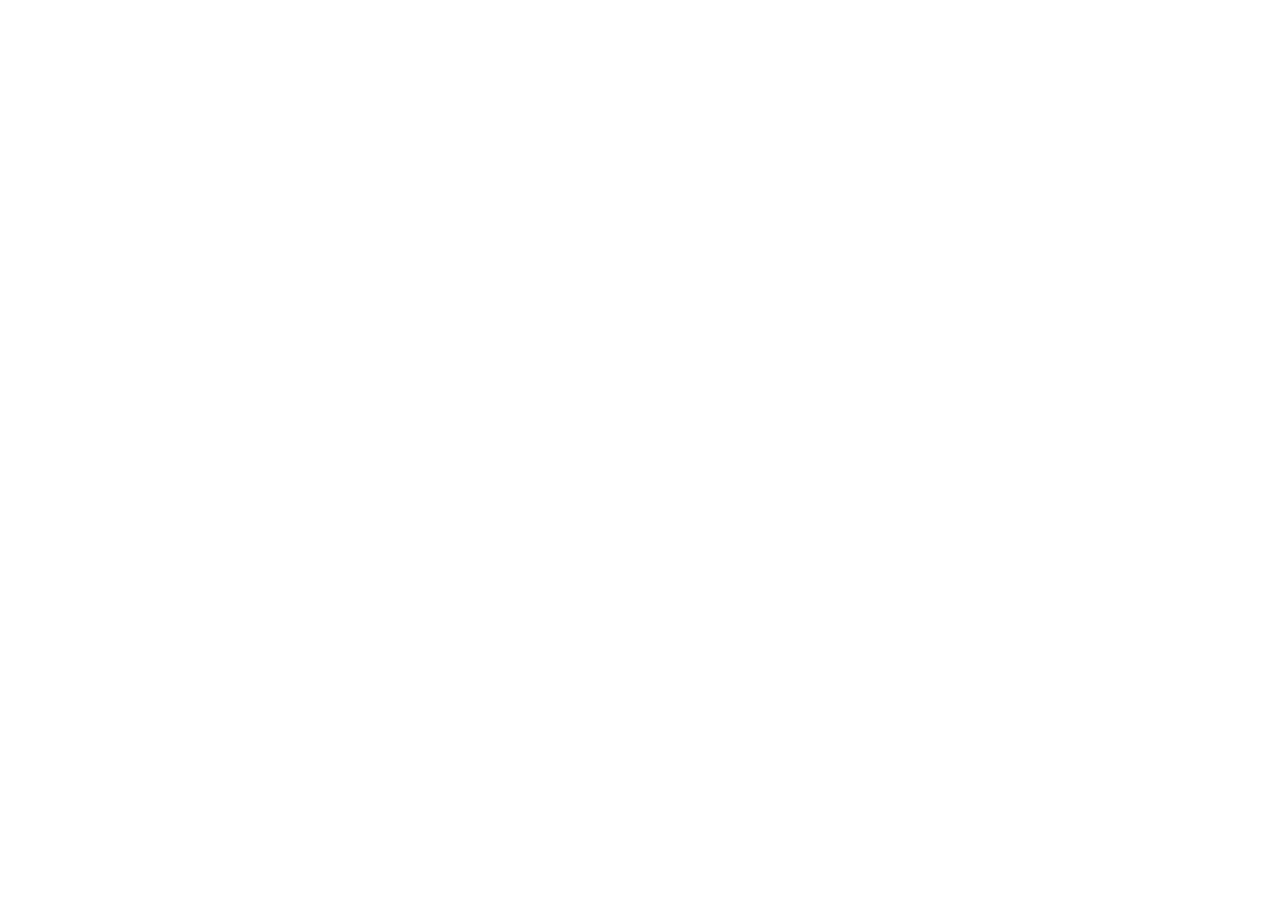
==== index.html @ 43e9c0d3 "Add index.html" ====
<!DOCTYPE html>
<html lang="en">
  <head>
    <!--
       ______                            __
      / ____/___  ____ ___  ____  __  __/ /____  _____
     / /   / __ \/ __ `__ \/ __ \/ / / / __/ _ \/ ___/
    / /___/ /_/ / / / / / / /_/ / /_/ / /_/  __/ /
    \____/\____/_/ /_/ /_/ .___/\__,_/\__/\___/_/
                        /_/
            Created with Perplexity Computer
            https://www.perplexity.ai/computer
    -->
    <meta name="generator" content="Perplexity Computer">
    <meta name="author" content="Perplexity Computer">
    <meta property="og:see_also" content="https://www.perplexity.ai/computer">
    <link rel="author" href="https://www.perplexity.ai/computer">
    <meta charset="UTF-8" />
    <meta name="viewport" content="width=device-width, initial-scale=1.0, maximum-scale=1" />
    <link rel="icon" type="image/png" href="/favicon.png" />
    <link rel="preconnect" href="https://fonts.googleapis.com">
    <link rel="preconnect" href="https://fonts.gstatic.com" crossorigin>
    <link href="https://fonts.googleapis.com/css2?family=Architects+Daughter&family=DM+Sans:ital,opsz,wght@0,9..40,100..1000;1,9..40,100..1000&family=Fira+Code:wght@300..700&family=Geist+Mono:wght@100..900&family=Geist:wght@100..900&family=IBM+Plex+Mono:ital,wght@0,100;0,200;0,300;0,400;0,500;0,600;0,700;1,100;1,200;1,300;1,400;1,500;1,600;1,700&family=IBM+Plex+Sans:ital,wght@0,100..700;1,100..700&family=Inter:ital,opsz,wght@0,14..32,100..900;1,14..32,100..900&family=JetBrains+Mono:ital,wght@0,100..800;1,100..800&family=Libre+Baskerville:ital,wght@0,400;0,700;1,400&family=Lora:ital,wght@0,400..700;1,400..700&family=Merriweather:ital,opsz,wght@0,18..144,300..900;1,18..144,300..900&family=Montserrat:ital,wght@0,100..900;1,100..900&family=Open+Sans:ital,wght@0,300..800;1,300..800&family=Outfit:wght@100..900&family=Oxanium:wght@200..800&family=Playfair+Display:ital,wght@0,400..900;1,400..900&family=Plus+Jakarta+Sans:ital,wght@0,200..800;1,200..800&family=Poppins:ital,wght@0,100;0,200;0,300;0,400;0,500;0,600;0,700;0,800;0,900;1,100;1,200;1,300;1,400;1,500;1,600;1,700;1,800;1,900&family=Roboto+Mono:ital,wght@0,100..700;1,100..700&family=Roboto:ital,wght@0,100..900;1,100..900&family=Source+Code+Pro:ital,wght@0,200..900;1,200..900&family=Source+Serif+4:ital,opsz,wght@0,8..60,200..900;1,8..60,200..900&family=Space+Grotesk:wght@300..700&family=Space+Mono:ital,wght@0,400;0,700;1,400;1,700&display=swap" rel="stylesheet">
    <script type="module" crossorigin src="./assets/index-Cbh7VTqj.js"></script>
    <link rel="stylesheet" crossorigin href="./assets/index-uKkiTy9O.css">
  </head>
  <body>
    <div id="root"></div>
  </body>
</html>
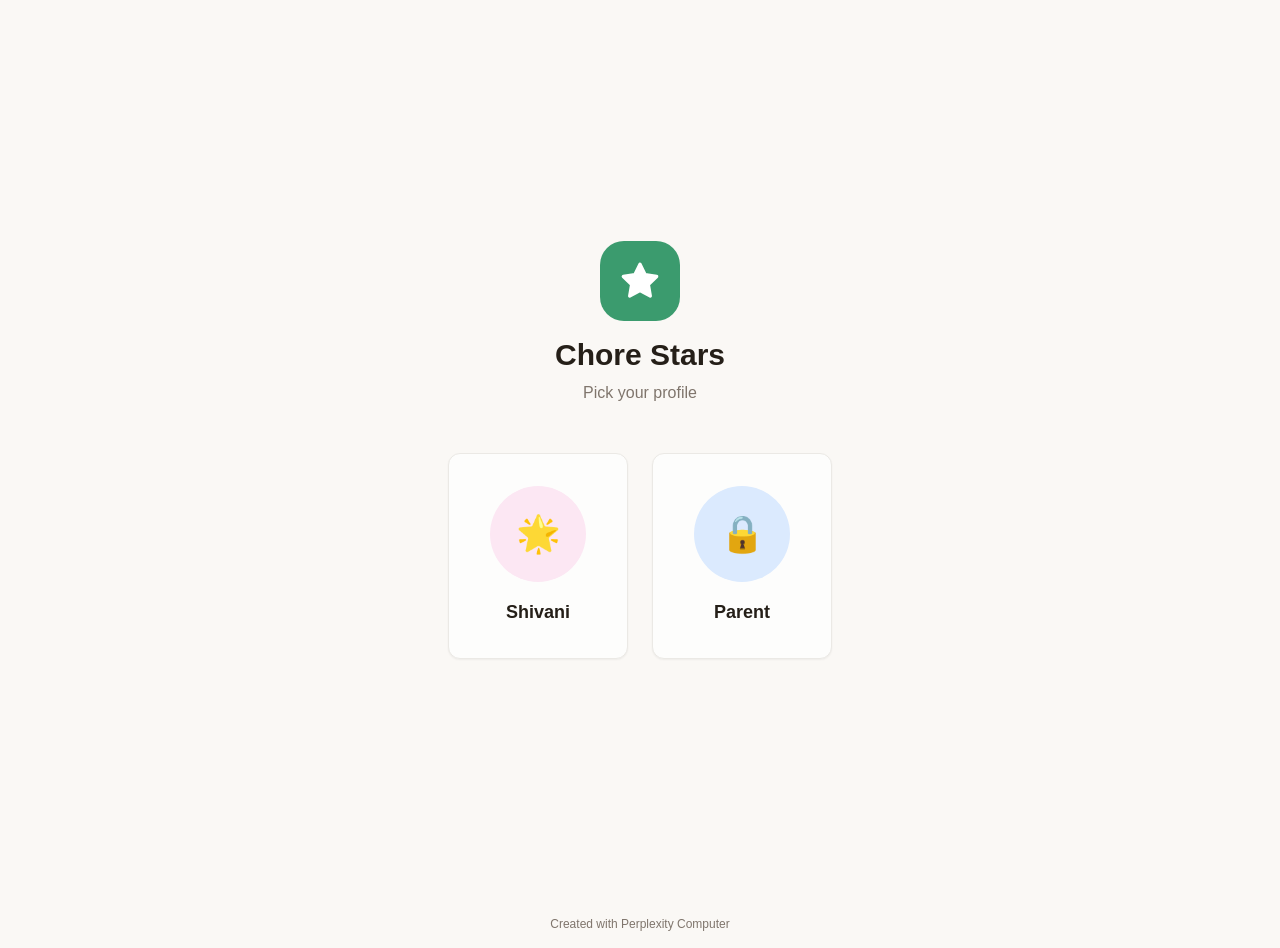
==== commit 503ff691: "Update index.html for tablet layout" ====
--- a/index.html
+++ b/index.html
@@ -21,8 +21,8 @@
     <link rel="preconnect" href="https://fonts.googleapis.com">
     <link rel="preconnect" href="https://fonts.gstatic.com" crossorigin>
     <link href="https://fonts.googleapis.com/css2?family=Architects+Daughter&family=DM+Sans:ital,opsz,wght@0,9..40,100..1000;1,9..40,100..1000&family=Fira+Code:wght@300..700&family=Geist+Mono:wght@100..900&family=Geist:wght@100..900&family=IBM+Plex+Mono:ital,wght@0,100;0,200;0,300;0,400;0,500;0,600;0,700;1,100;1,200;1,300;1,400;1,500;1,600;1,700&family=IBM+Plex+Sans:ital,wght@0,100..700;1,100..700&family=Inter:ital,opsz,wght@0,14..32,100..900;1,14..32,100..900&family=JetBrains+Mono:ital,wght@0,100..800;1,100..800&family=Libre+Baskerville:ital,wght@0,400;0,700;1,400&family=Lora:ital,wght@0,400..700;1,400..700&family=Merriweather:ital,opsz,wght@0,18..144,300..900;1,18..144,300..900&family=Montserrat:ital,wght@0,100..900;1,100..900&family=Open+Sans:ital,wght@0,300..800;1,300..800&family=Outfit:wght@100..900&family=Oxanium:wght@200..800&family=Playfair+Display:ital,wght@0,400..900;1,400..900&family=Plus+Jakarta+Sans:ital,wght@0,200..800;1,200..800&family=Poppins:ital,wght@0,100;0,200;0,300;0,400;0,500;0,600;0,700;0,800;0,900;1,100;1,200;1,300;1,400;1,500;1,600;1,700;1,800;1,900&family=Roboto+Mono:ital,wght@0,100..700;1,100..700&family=Roboto:ital,wght@0,100..900;1,100..900&family=Source+Code+Pro:ital,wght@0,200..900;1,200..900&family=Source+Serif+4:ital,opsz,wght@0,8..60,200..900;1,8..60,200..900&family=Space+Grotesk:wght@300..700&family=Space+Mono:ital,wght@0,400;0,700;1,400;1,700&display=swap" rel="stylesheet">
-    <script type="module" crossorigin src="./assets/index-Cbh7VTqj.js"></script>
-    <link rel="stylesheet" crossorigin href="./assets/index-uKkiTy9O.css">
+    <script type="module" crossorigin src="./assets/index-B6W1-1Vq.js"></script>
+    <link rel="stylesheet" crossorigin href="./assets/index-Cf6onsmt.css">
   </head>
   <body>
     <div id="root"></div>
--- a/assets/index-Cf6onsmt.css
+++ b/assets/index-Cf6onsmt.css
@@ -0,0 +1 @@
+*,:before,:after{--tw-border-spacing-x: 0;--tw-border-spacing-y: 0;--tw-translate-x: 0;--tw-translate-y: 0;--tw-rotate: 0;--tw-skew-x: 0;--tw-skew-y: 0;--tw-scale-x: 1;--tw-scale-y: 1;--tw-pan-x: ;--tw-pan-y: ;--tw-pinch-zoom: ;--tw-scroll-snap-strictness: proximity;--tw-gradient-from-position: ;--tw-gradient-via-position: ;--tw-gradient-to-position: ;--tw-ordinal: ;--tw-slashed-zero: ;--tw-numeric-figure: ;--tw-numeric-spacing: ;--tw-numeric-fraction: ;--tw-ring-inset: ;--tw-ring-offset-width: 0px;--tw-ring-offset-color: #fff;--tw-ring-color: rgb(59 130 246 / .5);--tw-ring-offset-shadow: 0 0 #0000;--tw-ring-shadow: 0 0 #0000;--tw-shadow: 0 0 #0000;--tw-shadow-colored: 0 0 #0000;--tw-blur: ;--tw-brightness: ;--tw-contrast: ;--tw-grayscale: ;--tw-hue-rotate: ;--tw-invert: ;--tw-saturate: ;--tw-sepia: ;--tw-drop-shadow: ;--tw-backdrop-blur: ;--tw-backdrop-brightness: ;--tw-backdrop-contrast: ;--tw-backdrop-grayscale: ;--tw-backdrop-hue-rotate: ;--tw-backdrop-invert: ;--tw-backdrop-opacity: ;--tw-backdrop-saturate: ;--tw-backdrop-sepia: ;--tw-contain-size: ;--tw-contain-layout: ;--tw-contain-paint: ;--tw-contain-style: }::backdrop{--tw-border-spacing-x: 0;--tw-border-spacing-y: 0;--tw-translate-x: 0;--tw-translate-y: 0;--tw-rotate: 0;--tw-skew-x: 0;--tw-skew-y: 0;--tw-scale-x: 1;--tw-scale-y: 1;--tw-pan-x: ;--tw-pan-y: ;--tw-pinch-zoom: ;--tw-scroll-snap-strictness: proximity;--tw-gradient-from-position: ;--tw-gradient-via-position: ;--tw-gradient-to-position: ;--tw-ordinal: ;--tw-slashed-zero: ;--tw-numeric-figure: ;--tw-numeric-spacing: ;--tw-numeric-fraction: ;--tw-ring-inset: ;--tw-ring-offset-width: 0px;--tw-ring-offset-color: #fff;--tw-ring-color: rgb(59 130 246 / .5);--tw-ring-offset-shadow: 0 0 #0000;--tw-ring-shadow: 0 0 #0000;--tw-shadow: 0 0 #0000;--tw-shadow-colored: 0 0 #0000;--tw-blur: ;--tw-brightness: ;--tw-contrast: ;--tw-grayscale: ;--tw-hue-rotate: ;--tw-invert: ;--tw-saturate: ;--tw-sepia: ;--tw-drop-shadow: ;--tw-backdrop-blur: ;--tw-backdrop-brightness: ;--tw-backdrop-contrast: ;--tw-backdrop-grayscale: ;--tw-backdrop-hue-rotate: ;--tw-backdrop-invert: ;--tw-backdrop-opacity: ;--tw-backdrop-saturate: ;--tw-backdrop-sepia: ;--tw-contain-size: ;--tw-contain-layout: ;--tw-contain-paint: ;--tw-contain-style: }*,:before,:after{box-sizing:border-box;border-width:0;border-style:solid;border-color:#e5e7eb}:before,:after{--tw-content: ""}html,:host{line-height:1.5;-webkit-text-size-adjust:100%;-moz-tab-size:4;-o-tab-size:4;tab-size:4;font-family:var(--font-sans);font-feature-settings:normal;font-variation-settings:normal;-webkit-tap-highlight-color:transparent}body{margin:0;line-height:inherit}hr{height:0;color:inherit;border-top-width:1px}abbr:where([title]){-webkit-text-decoration:underline dotted;text-decoration:underline dotted}h1,h2,h3,h4,h5,h6{font-size:inherit;font-weight:inherit}a{color:inherit;text-decoration:inherit}b,strong{font-weight:bolder}code,kbd,samp,pre{font-family:var(--font-mono);font-feature-settings:normal;font-variation-settings:normal;font-size:1em}small{font-size:80%}sub,sup{font-size:75%;line-height:0;position:relative;vertical-align:baseline}sub{bottom:-.25em}sup{top:-.5em}table{text-indent:0;border-color:inherit;border-collapse:collapse}button,input,optgroup,select,textarea{font-family:inherit;font-feature-settings:inherit;font-variation-settings:inherit;font-size:100%;font-weight:inherit;line-height:inherit;letter-spacing:inherit;color:inherit;margin:0;padding:0}button,select{text-transform:none}button,input:where([type=button]),input:where([type=reset]),input:where([type=submit]){-webkit-appearance:button;background-color:transparent;background-image:none}:-moz-focusring{outline:auto}:-moz-ui-invalid{box-shadow:none}progress{vertical-align:baseline}::-webkit-inner-spin-button,::-webkit-outer-spin-button{height:auto}[type=search]{-webkit-appearance:textfield;outline-offset:-2px}::-webkit-search-decoration{-webkit-appearance:none}::-webkit-file-upload-button{-webkit-appearance:button;font:inherit}summary{display:list-item}blockquote,dl,dd,h1,h2,h3,h4,h5,h6,hr,figure,p,pre{margin:0}fieldset{margin:0;padding:0}legend{padding:0}ol,ul,menu{list-style:none;margin:0;padding:0}dialog{padding:0}textarea{resize:vertical}input::-moz-placeholder,textarea::-moz-placeholder{opacity:1;color:#9ca3af}input::placeholder,textarea::placeholder{opacity:1;color:#9ca3af}button,[role=button]{cursor:pointer}:disabled{cursor:default}img,svg,video,canvas,audio,iframe,embed,object{display:block;vertical-align:middle}img,video{max-width:100%;height:auto}[hidden]:where(:not([hidden=until-found])){display:none}*{--tw-border-opacity: 1;border-color:hsl(var(--border) / var(--tw-border-opacity, 1))}body{--tw-bg-opacity: 1;background-color:hsl(var(--background) / var(--tw-bg-opacity, 1));font-family:var(--font-sans);--tw-text-opacity: 1;color:hsl(var(--foreground) / var(--tw-text-opacity, 1));-webkit-font-smoothing:antialiased;-moz-osx-font-smoothing:grayscale}.sr-only{position:absolute;width:1px;height:1px;padding:0;margin:-1px;overflow:hidden;clip:rect(0,0,0,0);white-space:nowrap;border-width:0}.pointer-events-none{pointer-events:none}.pointer-events-auto{pointer-events:auto}.visible{visibility:visible}.invisible{visibility:hidden}.fixed{position:fixed}.absolute{position:absolute}.relative{position:relative}.sticky{position:sticky}.inset-0{inset:0}.inset-x-0{left:0;right:0}.inset-y-0{top:0;bottom:0}.-bottom-12{bottom:-3rem}.-left-12{left:-3rem}.-right-12{right:-3rem}.-top-12{top:-3rem}.bottom-0{bottom:0}.left-0{left:0}.left-1{left:.25rem}.left-1\/2{left:50%}.left-2{left:.5rem}.left-\[50\%\]{left:50%}.right-0{right:0}.right-1{right:.25rem}.right-2{right:.5rem}.right-3{right:.75rem}.right-4{right:1rem}.top-0{top:0}.top-1\.5{top:.375rem}.top-1\/2{top:50%}.top-2{top:.5rem}.top-3\.5{top:.875rem}.top-4{top:1rem}.top-\[1px\]{top:1px}.top-\[50\%\]{top:50%}.top-\[57px\]{top:57px}.top-\[60\%\]{top:60%}.top-full{top:100%}.z-10{z-index:10}.z-20{z-index:20}.z-30{z-index:30}.z-40{z-index:40}.z-50{z-index:50}.z-\[100\]{z-index:100}.z-\[1\]{z-index:1}.-mx-1{margin-left:-.25rem;margin-right:-.25rem}.mx-2{margin-left:.5rem;margin-right:.5rem}.mx-3\.5{margin-left:.875rem;margin-right:.875rem}.mx-4{margin-left:1rem;margin-right:1rem}.mx-auto{margin-left:auto;margin-right:auto}.my-0\.5{margin-top:.125rem;margin-bottom:.125rem}.my-1{margin-top:.25rem;margin-bottom:.25rem}.-ml-4{margin-left:-1rem}.-mt-4{margin-top:-1rem}.mb-1{margin-bottom:.25rem}.mb-12{margin-bottom:3rem}.mb-3{margin-bottom:.75rem}.mb-4{margin-bottom:1rem}.ml-1{margin-left:.25rem}.ml-auto{margin-left:auto}.mr-1{margin-right:.25rem}.mr-1\.5{margin-right:.375rem}.mr-2{margin-right:.5rem}.mt-1{margin-top:.25rem}.mt-1\.5{margin-top:.375rem}.mt-2{margin-top:.5rem}.mt-24{margin-top:6rem}.mt-4{margin-top:1rem}.mt-auto{margin-top:auto}.block{display:block}.flex{display:flex}.inline-flex{display:inline-flex}.table{display:table}.grid{display:grid}.hidden{display:none}.aspect-square{aspect-ratio:1 / 1}.aspect-video{aspect-ratio:16 / 9}.size-4{width:1rem;height:1rem}.h-1\.5{height:.375rem}.h-10{height:2.5rem}.h-11{height:2.75rem}.h-12{height:3rem}.h-2{height:.5rem}.h-2\.5{height:.625rem}.h-20{height:5rem}.h-24{height:6rem}.h-3{height:.75rem}.h-3\.5{height:.875rem}.h-4{height:1rem}.h-5{height:1.25rem}.h-6{height:1.5rem}.h-7{height:1.75rem}.h-8{height:2rem}.h-9{height:2.25rem}.h-\[1px\]{height:1px}.h-\[var\(--radix-navigation-menu-viewport-height\)\]{height:var(--radix-navigation-menu-viewport-height)}.h-\[var\(--radix-select-trigger-height\)\]{height:var(--radix-select-trigger-height)}.h-auto{height:auto}.h-full{height:100%}.h-px{height:1px}.h-svh{height:100svh}.max-h-\[--radix-context-menu-content-available-height\]{max-height:var(--radix-context-menu-content-available-height)}.max-h-\[--radix-select-content-available-height\]{max-height:var(--radix-select-content-available-height)}.max-h-\[300px\]{max-height:300px}.max-h-\[var\(--radix-dropdown-menu-content-available-height\)\]{max-height:var(--radix-dropdown-menu-content-available-height)}.max-h-screen{max-height:100vh}.min-h-0{min-height:0px}.min-h-10{min-height:2.5rem}.min-h-8{min-height:2rem}.min-h-9{min-height:2.25rem}.min-h-\[80px\]{min-height:80px}.min-h-screen{min-height:100vh}.min-h-svh{min-height:100svh}.w-0{width:0px}.w-1{width:.25rem}.w-10{width:2.5rem}.w-11{width:2.75rem}.w-2{width:.5rem}.w-2\.5{width:.625rem}.w-20{width:5rem}.w-24{width:6rem}.w-3{width:.75rem}.w-3\.5{width:.875rem}.w-3\/4{width:75%}.w-4{width:1rem}.w-5{width:1.25rem}.w-6{width:1.5rem}.w-64{width:16rem}.w-7{width:1.75rem}.w-72{width:18rem}.w-8{width:2rem}.w-9{width:2.25rem}.w-\[100px\]{width:100px}.w-\[1px\]{width:1px}.w-\[var\(--sidebar-width\)\]{width:var(--sidebar-width)}.w-auto{width:auto}.w-full{width:100%}.w-max{width:-moz-max-content;width:max-content}.w-px{width:1px}.min-w-0{min-width:0px}.min-w-10{min-width:2.5rem}.min-w-11{min-width:2.75rem}.min-w-5{min-width:1.25rem}.min-w-9{min-width:2.25rem}.min-w-\[12rem\]{min-width:12rem}.min-w-\[8rem\]{min-width:8rem}.min-w-\[var\(--radix-select-trigger-width\)\]{min-width:var(--radix-select-trigger-width)}.max-w-2xl{max-width:42rem}.max-w-\[320px\]{max-width:320px}.max-w-\[360px\]{max-width:360px}.max-w-\[var\(--skeleton-width\)\]{max-width:var(--skeleton-width)}.max-w-lg{max-width:32rem}.max-w-max{max-width:-moz-max-content;max-width:max-content}.max-w-md{max-width:28rem}.max-w-sm{max-width:24rem}.flex-1{flex:1 1 0%}.shrink-0{flex-shrink:0}.grow{flex-grow:1}.grow-0{flex-grow:0}.basis-full{flex-basis:100%}.caption-bottom{caption-side:bottom}.border-collapse{border-collapse:collapse}.origin-\[--radix-context-menu-content-transform-origin\]{transform-origin:var(--radix-context-menu-content-transform-origin)}.origin-\[--radix-dropdown-menu-content-transform-origin\]{transform-origin:var(--radix-dropdown-menu-content-transform-origin)}.origin-\[--radix-hover-card-content-transform-origin\]{transform-origin:var(--radix-hover-card-content-transform-origin)}.origin-\[--radix-menubar-content-transform-origin\]{transform-origin:var(--radix-menubar-content-transform-origin)}.origin-\[--radix-popover-content-transform-origin\]{transform-origin:var(--radix-popover-content-transform-origin)}.origin-\[--radix-select-content-transform-origin\]{transform-origin:var(--radix-select-content-transform-origin)}.origin-\[--radix-tooltip-content-transform-origin\]{transform-origin:var(--radix-tooltip-content-transform-origin)}.-translate-x-1\/2{--tw-translate-x: -50%;transform:translate(var(--tw-translate-x),var(--tw-translate-y)) rotate(var(--tw-rotate)) skew(var(--tw-skew-x)) skewY(var(--tw-skew-y)) scaleX(var(--tw-scale-x)) scaleY(var(--tw-scale-y))}.-translate-x-px{--tw-translate-x: -1px;transform:translate(var(--tw-translate-x),var(--tw-translate-y)) rotate(var(--tw-rotate)) skew(var(--tw-skew-x)) skewY(var(--tw-skew-y)) scaleX(var(--tw-scale-x)) scaleY(var(--tw-scale-y))}.-translate-y-1\/2{--tw-translate-y: -50%;transform:translate(var(--tw-translate-x),var(--tw-translate-y)) rotate(var(--tw-rotate)) skew(var(--tw-skew-x)) skewY(var(--tw-skew-y)) scaleX(var(--tw-scale-x)) scaleY(var(--tw-scale-y))}.translate-x-\[-50\%\]{--tw-translate-x: -50%;transform:translate(var(--tw-translate-x),var(--tw-translate-y)) rotate(var(--tw-rotate)) skew(var(--tw-skew-x)) skewY(var(--tw-skew-y)) scaleX(var(--tw-scale-x)) scaleY(var(--tw-scale-y))}.translate-x-px{--tw-translate-x: 1px;transform:translate(var(--tw-translate-x),var(--tw-translate-y)) rotate(var(--tw-rotate)) skew(var(--tw-skew-x)) skewY(var(--tw-skew-y)) scaleX(var(--tw-scale-x)) scaleY(var(--tw-scale-y))}.translate-y-\[-50\%\]{--tw-translate-y: -50%;transform:translate(var(--tw-translate-x),var(--tw-translate-y)) rotate(var(--tw-rotate)) skew(var(--tw-skew-x)) skewY(var(--tw-skew-y)) scaleX(var(--tw-scale-x)) scaleY(var(--tw-scale-y))}.rotate-45{--tw-rotate: 45deg;transform:translate(var(--tw-translate-x),var(--tw-translate-y)) rotate(var(--tw-rotate)) skew(var(--tw-skew-x)) skewY(var(--tw-skew-y)) scaleX(var(--tw-scale-x)) scaleY(var(--tw-scale-y))}.rotate-90{--tw-rotate: 90deg;transform:translate(var(--tw-translate-x),var(--tw-translate-y)) rotate(var(--tw-rotate)) skew(var(--tw-skew-x)) skewY(var(--tw-skew-y)) scaleX(var(--tw-scale-x)) scaleY(var(--tw-scale-y))}.transform{transform:translate(var(--tw-translate-x),var(--tw-translate-y)) rotate(var(--tw-rotate)) skew(var(--tw-skew-x)) skewY(var(--tw-skew-y)) scaleX(var(--tw-scale-x)) scaleY(var(--tw-scale-y))}@keyframes pulse{50%{opacity:.5}}.animate-pulse{animation:pulse 2s cubic-bezier(.4,0,.6,1) infinite}.cursor-default{cursor:default}.cursor-pointer{cursor:pointer}.touch-none{touch-action:none}.select-none{-webkit-user-select:none;-moz-user-select:none;user-select:none}.list-none{list-style-type:none}.flex-row{flex-direction:row}.flex-col{flex-direction:column}.flex-col-reverse{flex-direction:column-reverse}.flex-wrap{flex-wrap:wrap}.items-start{align-items:flex-start}.items-end{align-items:flex-end}.items-center{align-items:center}.items-stretch{align-items:stretch}.justify-center{justify-content:center}.justify-between{justify-content:space-between}.gap-1{gap:.25rem}.gap-1\.5{gap:.375rem}.gap-2{gap:.5rem}.gap-4{gap:1rem}.gap-6{gap:1.5rem}.space-x-1>:not([hidden])~:not([hidden]){--tw-space-x-reverse: 0;margin-right:calc(.25rem * var(--tw-space-x-reverse));margin-left:calc(.25rem * calc(1 - var(--tw-space-x-reverse)))}.space-x-4>:not([hidden])~:not([hidden]){--tw-space-x-reverse: 0;margin-right:calc(1rem * var(--tw-space-x-reverse));margin-left:calc(1rem * calc(1 - var(--tw-space-x-reverse)))}.space-y-1>:not([hidden])~:not([hidden]){--tw-space-y-reverse: 0;margin-top:calc(.25rem * calc(1 - var(--tw-space-y-reverse)));margin-bottom:calc(.25rem * var(--tw-space-y-reverse))}.space-y-1\.5>:not([hidden])~:not([hidden]){--tw-space-y-reverse: 0;margin-top:calc(.375rem * calc(1 - var(--tw-space-y-reverse)));margin-bottom:calc(.375rem * var(--tw-space-y-reverse))}.space-y-2>:not([hidden])~:not([hidden]){--tw-space-y-reverse: 0;margin-top:calc(.5rem * calc(1 - var(--tw-space-y-reverse)));margin-bottom:calc(.5rem * var(--tw-space-y-reverse))}.space-y-3>:not([hidden])~:not([hidden]){--tw-space-y-reverse: 0;margin-top:calc(.75rem * calc(1 - var(--tw-space-y-reverse)));margin-bottom:calc(.75rem * var(--tw-space-y-reverse))}.space-y-4>:not([hidden])~:not([hidden]){--tw-space-y-reverse: 0;margin-top:calc(1rem * calc(1 - var(--tw-space-y-reverse)));margin-bottom:calc(1rem * var(--tw-space-y-reverse))}.space-y-5>:not([hidden])~:not([hidden]){--tw-space-y-reverse: 0;margin-top:calc(1.25rem * calc(1 - var(--tw-space-y-reverse)));margin-bottom:calc(1.25rem * var(--tw-space-y-reverse))}.space-y-6>:not([hidden])~:not([hidden]){--tw-space-y-reverse: 0;margin-top:calc(1.5rem * calc(1 - var(--tw-space-y-reverse)));margin-bottom:calc(1.5rem * var(--tw-space-y-reverse))}.overflow-auto{overflow:auto}.overflow-hidden{overflow:hidden}.overflow-y-auto{overflow-y:auto}.overflow-x-hidden{overflow-x:hidden}.truncate{overflow:hidden;text-overflow:ellipsis;white-space:nowrap}.whitespace-nowrap{white-space:nowrap}.break-words{overflow-wrap:break-word}.rounded-3xl{border-radius:1.5rem}.rounded-\[2px\]{border-radius:2px}.rounded-\[inherit\]{border-radius:inherit}.rounded-full{border-radius:9999px}.rounded-lg{border-radius:.5625rem}.rounded-md{border-radius:.375rem}.rounded-sm{border-radius:.1875rem}.rounded-xl{border-radius:.75rem}.rounded-t-\[10px\]{border-top-left-radius:10px;border-top-right-radius:10px}.rounded-tl-sm{border-top-left-radius:.1875rem}.border{border-width:1px}.border-2{border-width:2px}.border-\[1\.5px\]{border-width:1.5px}.border-y{border-top-width:1px;border-bottom-width:1px}.border-b{border-bottom-width:1px}.border-b-2{border-bottom-width:2px}.border-l{border-left-width:1px}.border-r{border-right-width:1px}.border-t{border-top-width:1px}.border-dashed{border-style:dashed}.border-\[--color-border\]{border-color:var(--color-border)}.border-border{--tw-border-opacity: 1;border-color:hsl(var(--border) / var(--tw-border-opacity, 1))}.border-border\/50{border-color:hsl(var(--border) / .5)}.border-card-border{--tw-border-opacity: 1;border-color:hsl(var(--card-border) / var(--tw-border-opacity, 1))}.border-destructive{--tw-border-opacity: 1;border-color:hsl(var(--destructive) / var(--tw-border-opacity, 1))}.border-destructive-border{border-color:var(--destructive-border)}.border-destructive\/50{border-color:hsl(var(--destructive) / .5)}.border-green-200{--tw-border-opacity: 1;border-color:rgb(187 247 208 / var(--tw-border-opacity, 1))}.border-input{--tw-border-opacity: 1;border-color:hsl(var(--input) / var(--tw-border-opacity, 1))}.border-primary{--tw-border-opacity: 1;border-color:hsl(var(--primary) / var(--tw-border-opacity, 1))}.border-primary-border{border-color:var(--primary-border)}.border-red-200{--tw-border-opacity: 1;border-color:rgb(254 202 202 / var(--tw-border-opacity, 1))}.border-secondary-border{border-color:var(--secondary-border)}.border-sidebar-border{--tw-border-opacity: 1;border-color:hsl(var(--sidebar-border) / var(--tw-border-opacity, 1))}.border-transparent{border-color:transparent}.border-l-transparent{border-left-color:transparent}.border-t-transparent{border-top-color:transparent}.bg-\[--color-bg\]{background-color:var(--color-bg)}.bg-accent{--tw-bg-opacity: 1;background-color:hsl(var(--accent) / var(--tw-bg-opacity, 1))}.bg-background{--tw-bg-opacity: 1;background-color:hsl(var(--background) / var(--tw-bg-opacity, 1))}.bg-background\/95{background-color:hsl(var(--background) / .95)}.bg-black\/80{background-color:#000c}.bg-blue-100{--tw-bg-opacity: 1;background-color:rgb(219 234 254 / var(--tw-bg-opacity, 1))}.bg-border{--tw-bg-opacity: 1;background-color:hsl(var(--border) / var(--tw-bg-opacity, 1))}.bg-card{--tw-bg-opacity: 1;background-color:hsl(var(--card) / var(--tw-bg-opacity, 1))}.bg-destructive{--tw-bg-opacity: 1;background-color:hsl(var(--destructive) / var(--tw-bg-opacity, 1))}.bg-foreground{--tw-bg-opacity: 1;background-color:hsl(var(--foreground) / var(--tw-bg-opacity, 1))}.bg-gray-50{--tw-bg-opacity: 1;background-color:rgb(249 250 251 / var(--tw-bg-opacity, 1))}.bg-green-50{--tw-bg-opacity: 1;background-color:rgb(240 253 244 / var(--tw-bg-opacity, 1))}.bg-muted{--tw-bg-opacity: 1;background-color:hsl(var(--muted) / var(--tw-bg-opacity, 1))}.bg-muted\/50{background-color:hsl(var(--muted) / .5)}.bg-pink-100{--tw-bg-opacity: 1;background-color:rgb(252 231 243 / var(--tw-bg-opacity, 1))}.bg-popover{--tw-bg-opacity: 1;background-color:hsl(var(--popover) / var(--tw-bg-opacity, 1))}.bg-primary{--tw-bg-opacity: 1;background-color:hsl(var(--primary) / var(--tw-bg-opacity, 1))}.bg-secondary{--tw-bg-opacity: 1;background-color:hsl(var(--secondary) / var(--tw-bg-opacity, 1))}.bg-sidebar{--tw-bg-opacity: 1;background-color:hsl(var(--sidebar) / var(--tw-bg-opacity, 1))}.bg-sidebar-border{--tw-bg-opacity: 1;background-color:hsl(var(--sidebar-border) / var(--tw-bg-opacity, 1))}.bg-transparent{background-color:transparent}.fill-amber-300{fill:#fcd34d}.fill-amber-500{fill:#f59e0b}.fill-current{fill:currentColor}.fill-primary-foreground{fill:hsl(var(--primary-foreground) / 1)}.p-0{padding:0}.p-1{padding:.25rem}.p-10{padding:2.5rem}.p-2{padding:.5rem}.p-2\.5{padding:.625rem}.p-3{padding:.75rem}.p-4{padding:1rem}.p-5{padding:1.25rem}.p-6{padding:1.5rem}.p-8{padding:2rem}.p-\[1px\]{padding:1px}.px-1{padding-left:.25rem;padding-right:.25rem}.px-2{padding-left:.5rem;padding-right:.5rem}.px-2\.5{padding-left:.625rem;padding-right:.625rem}.px-3{padding-left:.75rem;padding-right:.75rem}.px-4{padding-left:1rem;padding-right:1rem}.px-5{padding-left:1.25rem;padding-right:1.25rem}.px-6{padding-left:1.5rem;padding-right:1.5rem}.px-8{padding-left:2rem;padding-right:2rem}.py-0\.5{padding-top:.125rem;padding-bottom:.125rem}.py-1{padding-top:.25rem;padding-bottom:.25rem}.py-1\.5{padding-top:.375rem;padding-bottom:.375rem}.py-2{padding-top:.5rem;padding-bottom:.5rem}.py-3{padding-top:.75rem;padding-bottom:.75rem}.py-3\.5{padding-top:.875rem;padding-bottom:.875rem}.py-4{padding-top:1rem;padding-bottom:1rem}.py-6{padding-top:1.5rem;padding-bottom:1.5rem}.pb-3{padding-bottom:.75rem}.pb-4{padding-bottom:1rem}.pl-2\.5{padding-left:.625rem}.pl-4{padding-left:1rem}.pl-8{padding-left:2rem}.pr-2{padding-right:.5rem}.pr-2\.5{padding-right:.625rem}.pr-8{padding-right:2rem}.pt-0{padding-top:0}.pt-1{padding-top:.25rem}.pt-3{padding-top:.75rem}.pt-4{padding-top:1rem}.pt-6{padding-top:1.5rem}.text-left{text-align:left}.text-center{text-align:center}.text-right{text-align:right}.align-middle{vertical-align:middle}.font-mono{font-family:var(--font-mono)}.text-2xl{font-size:1.5rem;line-height:2rem}.text-3xl{font-size:1.875rem;line-height:2.25rem}.text-4xl{font-size:2.25rem;line-height:2.5rem}.text-\[0\.8rem\]{font-size:.8rem}.text-base{font-size:1rem;line-height:1.5rem}.text-lg{font-size:1.125rem;line-height:1.75rem}.text-sm{font-size:.875rem;line-height:1.25rem}.text-xl{font-size:1.25rem;line-height:1.75rem}.text-xs{font-size:.75rem;line-height:1rem}.font-bold{font-weight:700}.font-medium{font-weight:500}.font-normal{font-weight:400}.font-semibold{font-weight:600}.uppercase{text-transform:uppercase}.capitalize{text-transform:capitalize}.tabular-nums{--tw-numeric-spacing: tabular-nums;font-variant-numeric:var(--tw-ordinal) var(--tw-slashed-zero) var(--tw-numeric-figure) var(--tw-numeric-spacing) var(--tw-numeric-fraction)}.leading-none{line-height:1}.tracking-\[0\.5em\]{letter-spacing:.5em}.tracking-tight{letter-spacing:-.025em}.tracking-wide{letter-spacing:.025em}.tracking-widest{letter-spacing:.1em}.text-accent-foreground{--tw-text-opacity: 1;color:hsl(var(--accent-foreground) / var(--tw-text-opacity, 1))}.text-amber-300{--tw-text-opacity: 1;color:rgb(252 211 77 / var(--tw-text-opacity, 1))}.text-amber-500{--tw-text-opacity: 1;color:rgb(245 158 11 / var(--tw-text-opacity, 1))}.text-amber-600{--tw-text-opacity: 1;color:rgb(217 119 6 / var(--tw-text-opacity, 1))}.text-card-foreground{--tw-text-opacity: 1;color:hsl(var(--card-foreground) / var(--tw-text-opacity, 1))}.text-current{color:currentColor}.text-destructive{--tw-text-opacity: 1;color:hsl(var(--destructive) / var(--tw-text-opacity, 1))}.text-destructive-foreground{--tw-text-opacity: 1;color:hsl(var(--destructive-foreground) / var(--tw-text-opacity, 1))}.text-foreground{--tw-text-opacity: 1;color:hsl(var(--foreground) / var(--tw-text-opacity, 1))}.text-foreground\/50{color:hsl(var(--foreground) / .5)}.text-gray-600{--tw-text-opacity: 1;color:rgb(75 85 99 / var(--tw-text-opacity, 1))}.text-gray-900{--tw-text-opacity: 1;color:rgb(17 24 39 / var(--tw-text-opacity, 1))}.text-green-500{--tw-text-opacity: 1;color:rgb(34 197 94 / var(--tw-text-opacity, 1))}.text-green-600{--tw-text-opacity: 1;color:rgb(22 163 74 / var(--tw-text-opacity, 1))}.text-green-700{--tw-text-opacity: 1;color:rgb(21 128 61 / var(--tw-text-opacity, 1))}.text-muted-foreground{--tw-text-opacity: 1;color:hsl(var(--muted-foreground) / var(--tw-text-opacity, 1))}.text-popover-foreground{--tw-text-opacity: 1;color:hsl(var(--popover-foreground) / var(--tw-text-opacity, 1))}.text-primary{--tw-text-opacity: 1;color:hsl(var(--primary) / var(--tw-text-opacity, 1))}.text-primary-foreground{--tw-text-opacity: 1;color:hsl(var(--primary-foreground) / var(--tw-text-opacity, 1))}.text-red-500{--tw-text-opacity: 1;color:rgb(239 68 68 / var(--tw-text-opacity, 1))}.text-secondary-foreground{--tw-text-opacity: 1;color:hsl(var(--secondary-foreground) / var(--tw-text-opacity, 1))}.text-sidebar-foreground{--tw-text-opacity: 1;color:hsl(var(--sidebar-foreground) / var(--tw-text-opacity, 1))}.text-sidebar-foreground\/70{color:hsl(var(--sidebar-foreground) / .7)}.opacity-0{opacity:0}.opacity-50{opacity:.5}.opacity-60{opacity:.6}.opacity-70{opacity:.7}.opacity-80{opacity:.8}.opacity-90{opacity:.9}.shadow-\[0_0_0_1px_hsl\(var\(--sidebar-border\)\)\]{--tw-shadow: 0 0 0 1px hsl(var(--sidebar-border));--tw-shadow-colored: 0 0 0 1px var(--tw-shadow-color);box-shadow:var(--tw-ring-offset-shadow, 0 0 #0000),var(--tw-ring-shadow, 0 0 #0000),var(--tw-shadow)}.shadow-lg{--tw-shadow: 0 10px 15px -3px rgb(0 0 0 / .1), 0 4px 6px -4px rgb(0 0 0 / .1);--tw-shadow-colored: 0 10px 15px -3px var(--tw-shadow-color), 0 4px 6px -4px var(--tw-shadow-color);box-shadow:var(--tw-ring-offset-shadow, 0 0 #0000),var(--tw-ring-shadow, 0 0 #0000),var(--tw-shadow)}.shadow-md{--tw-shadow: 0 4px 6px -1px rgb(0 0 0 / .1), 0 2px 4px -2px rgb(0 0 0 / .1);--tw-shadow-colored: 0 4px 6px -1px var(--tw-shadow-color), 0 2px 4px -2px var(--tw-shadow-color);box-shadow:var(--tw-ring-offset-shadow, 0 0 #0000),var(--tw-ring-shadow, 0 0 #0000),var(--tw-shadow)}.shadow-none{--tw-shadow: 0 0 #0000;--tw-shadow-colored: 0 0 #0000;box-shadow:var(--tw-ring-offset-shadow, 0 0 #0000),var(--tw-ring-shadow, 0 0 #0000),var(--tw-shadow)}.shadow-sm{--tw-shadow: 0 1px 2px 0 rgb(0 0 0 / .05);--tw-shadow-colored: 0 1px 2px 0 var(--tw-shadow-color);box-shadow:var(--tw-ring-offset-shadow, 0 0 #0000),var(--tw-ring-shadow, 0 0 #0000),var(--tw-shadow)}.shadow-xl{--tw-shadow: 0 20px 25px -5px rgb(0 0 0 / .1), 0 8px 10px -6px rgb(0 0 0 / .1);--tw-shadow-colored: 0 20px 25px -5px var(--tw-shadow-color), 0 8px 10px -6px var(--tw-shadow-color);box-shadow:var(--tw-ring-offset-shadow, 0 0 #0000),var(--tw-ring-shadow, 0 0 #0000),var(--tw-shadow)}.outline-none{outline:2px solid transparent;outline-offset:2px}.outline{outline-style:solid}.outline-2{outline-width:2px}.outline-offset-2{outline-offset:2px}.outline-transparent{outline-color:transparent}.ring-0{--tw-ring-offset-shadow: var(--tw-ring-inset) 0 0 0 var(--tw-ring-offset-width) var(--tw-ring-offset-color);--tw-ring-shadow: var(--tw-ring-inset) 0 0 0 calc(0px + var(--tw-ring-offset-width)) var(--tw-ring-color);box-shadow:var(--tw-ring-offset-shadow),var(--tw-ring-shadow),var(--tw-shadow, 0 0 #0000)}.ring-2{--tw-ring-offset-shadow: var(--tw-ring-inset) 0 0 0 var(--tw-ring-offset-width) var(--tw-ring-offset-color);--tw-ring-shadow: var(--tw-ring-inset) 0 0 0 calc(2px + var(--tw-ring-offset-width)) var(--tw-ring-color);box-shadow:var(--tw-ring-offset-shadow),var(--tw-ring-shadow),var(--tw-shadow, 0 0 #0000)}.ring-ring{--tw-ring-opacity: 1;--tw-ring-color: hsl(var(--ring) / var(--tw-ring-opacity, 1))}.ring-sidebar-ring{--tw-ring-opacity: 1;--tw-ring-color: hsl(var(--sidebar-ring) / var(--tw-ring-opacity, 1))}.ring-offset-background{--tw-ring-offset-color: hsl(var(--background) / 1)}.filter{filter:var(--tw-blur) var(--tw-brightness) var(--tw-contrast) var(--tw-grayscale) var(--tw-hue-rotate) var(--tw-invert) var(--tw-saturate) var(--tw-sepia) var(--tw-drop-shadow)}.backdrop-blur-sm{--tw-backdrop-blur: blur(4px);-webkit-backdrop-filter:var(--tw-backdrop-blur) var(--tw-backdrop-brightness) var(--tw-backdrop-contrast) var(--tw-backdrop-grayscale) var(--tw-backdrop-hue-rotate) var(--tw-backdrop-invert) var(--tw-backdrop-opacity) var(--tw-backdrop-saturate) var(--tw-backdrop-sepia);backdrop-filter:var(--tw-backdrop-blur) var(--tw-backdrop-brightness) var(--tw-backdrop-contrast) var(--tw-backdrop-grayscale) var(--tw-backdrop-hue-rotate) var(--tw-backdrop-invert) var(--tw-backdrop-opacity) var(--tw-backdrop-saturate) var(--tw-backdrop-sepia)}.transition{transition-property:color,background-color,border-color,text-decoration-color,fill,stroke,opacity,box-shadow,transform,filter,backdrop-filter;transition-timing-function:cubic-bezier(.4,0,.2,1);transition-duration:.15s}.transition-\[left\,right\,width\]{transition-property:left,right,width;transition-timing-function:cubic-bezier(.4,0,.2,1);transition-duration:.15s}.transition-\[margin\,opacity\]{transition-property:margin,opacity;transition-timing-function:cubic-bezier(.4,0,.2,1);transition-duration:.15s}.transition-\[width\,height\,padding\]{transition-property:width,height,padding;transition-timing-function:cubic-bezier(.4,0,.2,1);transition-duration:.15s}.transition-\[width\]{transition-property:width;transition-timing-function:cubic-bezier(.4,0,.2,1);transition-duration:.15s}.transition-all{transition-property:all;transition-timing-function:cubic-bezier(.4,0,.2,1);transition-duration:.15s}.transition-colors{transition-property:color,background-color,border-color,text-decoration-color,fill,stroke;transition-timing-function:cubic-bezier(.4,0,.2,1);transition-duration:.15s}.transition-opacity{transition-property:opacity;transition-timing-function:cubic-bezier(.4,0,.2,1);transition-duration:.15s}.transition-shadow{transition-property:box-shadow;transition-timing-function:cubic-bezier(.4,0,.2,1);transition-duration:.15s}.transition-transform{transition-property:transform;transition-timing-function:cubic-bezier(.4,0,.2,1);transition-duration:.15s}.duration-1000{transition-duration:1s}.duration-200{transition-duration:.2s}.ease-in-out{transition-timing-function:cubic-bezier(.4,0,.2,1)}.ease-linear{transition-timing-function:linear}@keyframes enter{0%{opacity:var(--tw-enter-opacity, 1);transform:translate3d(var(--tw-enter-translate-x, 0),var(--tw-enter-translate-y, 0),0) scale3d(var(--tw-enter-scale, 1),var(--tw-enter-scale, 1),var(--tw-enter-scale, 1)) rotate(var(--tw-enter-rotate, 0))}}@keyframes exit{to{opacity:var(--tw-exit-opacity, 1);transform:translate3d(var(--tw-exit-translate-x, 0),var(--tw-exit-translate-y, 0),0) scale3d(var(--tw-exit-scale, 1),var(--tw-exit-scale, 1),var(--tw-exit-scale, 1)) rotate(var(--tw-exit-rotate, 0))}}.animate-in{animation-name:enter;animation-duration:.15s;--tw-enter-opacity: initial;--tw-enter-scale: initial;--tw-enter-rotate: initial;--tw-enter-translate-x: initial;--tw-enter-translate-y: initial}.fade-in-0{--tw-enter-opacity: 0}.fade-in-80{--tw-enter-opacity: .8}.zoom-in-95{--tw-enter-scale: .95}.duration-1000{animation-duration:1s}.duration-200{animation-duration:.2s}.ease-in-out{animation-timing-function:cubic-bezier(.4,0,.2,1)}.ease-linear{animation-timing-function:linear}.\[border-color\:var\(--badge-outline\)\]{border-color:var(--badge-outline)}.\[border-color\:var\(--button-outline\)\]{border-color:var(--button-outline)}:root{--button-outline: rgba(0,0,0, .1);--badge-outline: rgba(0,0,0, .05);--opaque-button-border-intensity: -8;--elevate-1: rgba(0,0,0, .03);--elevate-2: rgba(0,0,0, .08);--background: 45 30% 97%;--foreground: 30 20% 12%;--border: 40 12% 89%;--card: 40 20% 99%;--card-foreground: 30 20% 12%;--card-border: 40 12% 91%;--sidebar: 40 20% 96%;--sidebar-foreground: 30 20% 12%;--sidebar-border: 40 12% 89%;--sidebar-primary: 152 45% 42%;--sidebar-primary-foreground: 0 0% 100%;--sidebar-accent: 40 20% 91%;--sidebar-accent-foreground: 30 20% 12%;--sidebar-ring: 152 45% 42%;--popover: 40 20% 97%;--popover-foreground: 30 20% 12%;--popover-border: 40 12% 89%;--primary: 152 45% 42%;--primary-foreground: 0 0% 100%;--secondary: 40 14% 93%;--secondary-foreground: 30 20% 12%;--muted: 40 10% 93%;--muted-foreground: 30 8% 46%;--accent: 42 80% 54%;--accent-foreground: 30 20% 12%;--destructive: 0 65% 50%;--destructive-foreground: 0 0% 100%;--input: 40 10% 80%;--ring: 152 45% 42%;--chart-1: 152 45% 42%;--chart-2: 42 80% 54%;--chart-3: 200 50% 50%;--chart-4: 0 65% 50%;--chart-5: 280 40% 55%;--font-sans: "Plus Jakarta Sans", sans-serif;--font-serif: Georgia, serif;--font-mono: Menlo, monospace;--radius: .625rem;--shadow-2xs: 0 1px 2px hsl(30 15% 20% / .04);--shadow-xs: 0 1px 3px hsl(30 15% 20% / .06);--shadow-sm: 0 2px 4px hsl(30 15% 20% / .06);--shadow: 0 2px 8px hsl(30 15% 20% / .07);--shadow-md: 0 4px 12px hsl(30 15% 20% / .08);--shadow-lg: 0 8px 24px hsl(30 15% 20% / .1);--shadow-xl: 0 12px 32px hsl(30 15% 20% / .12);--shadow-2xl: 0 16px 48px hsl(30 15% 20% / .14);--tracking-normal: 0em;--spacing: .25rem;--sidebar-primary-border: hsl(var(--sidebar-primary));--sidebar-accent-border: hsl(var(--sidebar-accent));--primary-border: hsl(var(--primary));--secondary-border: hsl(var(--secondary));--muted-border: hsl(var(--muted));--accent-border: hsl(var(--accent));--destructive-border: hsl(var(--destructive))}.dark{--button-outline: rgba(255,255,255, .1);--badge-outline: rgba(255,255,255, .05);--opaque-button-border-intensity: 9;--elevate-1: rgba(255,255,255, .04);--elevate-2: rgba(255,255,255, .09);--background: 30 12% 9%;--foreground: 40 12% 92%;--border: 30 6% 19%;--card: 30 10% 12%;--card-foreground: 40 12% 92%;--card-border: 30 6% 17%;--sidebar: 30 10% 11%;--sidebar-foreground: 40 12% 92%;--sidebar-border: 30 6% 17%;--sidebar-primary: 152 40% 46%;--sidebar-primary-foreground: 0 0% 100%;--sidebar-accent: 30 8% 19%;--sidebar-accent-foreground: 40 12% 92%;--sidebar-ring: 152 40% 46%;--popover: 30 10% 14%;--popover-foreground: 40 12% 92%;--popover-border: 30 6% 19%;--primary: 152 40% 46%;--primary-foreground: 0 0% 100%;--secondary: 30 8% 19%;--secondary-foreground: 40 12% 92%;--muted: 30 6% 21%;--muted-foreground: 30 8% 56%;--accent: 42 70% 50%;--accent-foreground: 30 20% 12%;--destructive: 0 60% 48%;--destructive-foreground: 0 0% 100%;--input: 30 6% 28%;--ring: 152 40% 46%;--chart-1: 152 40% 50%;--chart-2: 42 70% 58%;--chart-3: 200 45% 55%;--chart-4: 0 60% 55%;--chart-5: 280 35% 58%;--shadow-2xs: 0 1px 2px hsl(0 0% 0% / .15);--shadow-xs: 0 1px 3px hsl(0 0% 0% / .2);--shadow-sm: 0 2px 4px hsl(0 0% 0% / .2);--shadow: 0 2px 8px hsl(0 0% 0% / .25);--shadow-md: 0 4px 12px hsl(0 0% 0% / .25);--shadow-lg: 0 8px 24px hsl(0 0% 0% / .3);--shadow-xl: 0 12px 32px hsl(0 0% 0% / .35);--shadow-2xl: 0 16px 48px hsl(0 0% 0% / .4);--sidebar-primary-border: hsl(var(--sidebar-primary));--sidebar-accent-border: hsl(var(--sidebar-accent));--primary-border: hsl(var(--primary));--secondary-border: hsl(var(--secondary));--muted-border: hsl(var(--muted));--accent-border: hsl(var(--accent));--destructive-border: hsl(var(--destructive))}@keyframes bounce-in{0%{transform:scale(.3);opacity:0}50%{transform:scale(1.05)}70%{transform:scale(.95)}to{transform:scale(1);opacity:1}}.animate-bounce-in{animation:bounce-in .4s ease-out forwards}.file\:border-0::file-selector-button{border-width:0px}.file\:bg-transparent::file-selector-button{background-color:transparent}.file\:text-sm::file-selector-button{font-size:.875rem;line-height:1.25rem}.file\:font-medium::file-selector-button{font-weight:500}.file\:text-foreground::file-selector-button{--tw-text-opacity: 1;color:hsl(var(--foreground) / var(--tw-text-opacity, 1))}.placeholder\:text-muted-foreground::-moz-placeholder{--tw-text-opacity: 1;color:hsl(var(--muted-foreground) / var(--tw-text-opacity, 1))}.placeholder\:text-muted-foreground::placeholder{--tw-text-opacity: 1;color:hsl(var(--muted-foreground) / var(--tw-text-opacity, 1))}.after\:pointer-events-none:after{content:var(--tw-content);pointer-events:none}.after\:absolute:after{content:var(--tw-content);position:absolute}.after\:-inset-2:after{content:var(--tw-content);inset:-.5rem}.after\:inset-0:after{content:var(--tw-content);inset:0}.after\:inset-y-0:after{content:var(--tw-content);top:0;bottom:0}.after\:left-1\/2:after{content:var(--tw-content);left:50%}.after\:block:after{content:var(--tw-content);display:block}.after\:w-1:after{content:var(--tw-content);width:.25rem}.after\:w-\[2px\]:after{content:var(--tw-content);width:2px}.after\:-translate-x-1\/2:after{content:var(--tw-content);--tw-translate-x: -50%;transform:translate(var(--tw-translate-x),var(--tw-translate-y)) rotate(var(--tw-rotate)) skew(var(--tw-skew-x)) skewY(var(--tw-skew-y)) scaleX(var(--tw-scale-x)) scaleY(var(--tw-scale-y))}.after\:rounded-full:after{content:var(--tw-content);border-radius:9999px}.after\:border:after{content:var(--tw-content);border-width:1px}.after\:border-black\/10:after{content:var(--tw-content);border-color:#0000001a}.after\:content-\[\'\'\]:after{--tw-content: "";content:var(--tw-content)}.first\:rounded-l-md:first-child{border-top-left-radius:.375rem;border-bottom-left-radius:.375rem}.first\:border-l:first-child{border-left-width:1px}.last\:rounded-r-md:last-child{border-top-right-radius:.375rem;border-bottom-right-radius:.375rem}.focus-within\:relative:focus-within{position:relative}.focus-within\:z-20:focus-within{z-index:20}.hover\:bg-accent:hover{--tw-bg-opacity: 1;background-color:hsl(var(--accent) / var(--tw-bg-opacity, 1))}.hover\:bg-green-50:hover{--tw-bg-opacity: 1;background-color:rgb(240 253 244 / var(--tw-bg-opacity, 1))}.hover\:bg-muted:hover{--tw-bg-opacity: 1;background-color:hsl(var(--muted) / var(--tw-bg-opacity, 1))}.hover\:bg-muted\/50:hover{background-color:hsl(var(--muted) / .5)}.hover\:bg-primary:hover{--tw-bg-opacity: 1;background-color:hsl(var(--primary) / var(--tw-bg-opacity, 1))}.hover\:bg-red-50:hover{--tw-bg-opacity: 1;background-color:rgb(254 242 242 / var(--tw-bg-opacity, 1))}.hover\:bg-secondary:hover{--tw-bg-opacity: 1;background-color:hsl(var(--secondary) / var(--tw-bg-opacity, 1))}.hover\:bg-sidebar-accent:hover{--tw-bg-opacity: 1;background-color:hsl(var(--sidebar-accent) / var(--tw-bg-opacity, 1))}.hover\:text-accent-foreground:hover{--tw-text-opacity: 1;color:hsl(var(--accent-foreground) / var(--tw-text-opacity, 1))}.hover\:text-destructive:hover{--tw-text-opacity: 1;color:hsl(var(--destructive) / var(--tw-text-opacity, 1))}.hover\:text-foreground:hover{--tw-text-opacity: 1;color:hsl(var(--foreground) / var(--tw-text-opacity, 1))}.hover\:text-muted-foreground:hover{--tw-text-opacity: 1;color:hsl(var(--muted-foreground) / var(--tw-text-opacity, 1))}.hover\:text-primary-foreground:hover{--tw-text-opacity: 1;color:hsl(var(--primary-foreground) / var(--tw-text-opacity, 1))}.hover\:text-sidebar-accent-foreground:hover{--tw-text-opacity: 1;color:hsl(var(--sidebar-accent-foreground) / var(--tw-text-opacity, 1))}.hover\:underline:hover{text-decoration-line:underline}.hover\:opacity-100:hover{opacity:1}.hover\:shadow-\[0_0_0_1px_hsl\(var\(--sidebar-accent\)\)\]:hover{--tw-shadow: 0 0 0 1px hsl(var(--sidebar-accent));--tw-shadow-colored: 0 0 0 1px var(--tw-shadow-color);box-shadow:var(--tw-ring-offset-shadow, 0 0 #0000),var(--tw-ring-shadow, 0 0 #0000),var(--tw-shadow)}.hover\:shadow-md:hover{--tw-shadow: 0 4px 6px -1px rgb(0 0 0 / .1), 0 2px 4px -2px rgb(0 0 0 / .1);--tw-shadow-colored: 0 4px 6px -1px var(--tw-shadow-color), 0 2px 4px -2px var(--tw-shadow-color);box-shadow:var(--tw-ring-offset-shadow, 0 0 #0000),var(--tw-ring-shadow, 0 0 #0000),var(--tw-shadow)}.hover\:after\:bg-sidebar-border:hover:after{content:var(--tw-content);--tw-bg-opacity: 1;background-color:hsl(var(--sidebar-border) / var(--tw-bg-opacity, 1))}.focus\:bg-accent:focus{--tw-bg-opacity: 1;background-color:hsl(var(--accent) / var(--tw-bg-opacity, 1))}.focus\:bg-primary:focus{--tw-bg-opacity: 1;background-color:hsl(var(--primary) / var(--tw-bg-opacity, 1))}.focus\:text-accent-foreground:focus{--tw-text-opacity: 1;color:hsl(var(--accent-foreground) / var(--tw-text-opacity, 1))}.focus\:text-primary-foreground:focus{--tw-text-opacity: 1;color:hsl(var(--primary-foreground) / var(--tw-text-opacity, 1))}.focus\:opacity-100:focus{opacity:1}.focus\:outline-none:focus{outline:2px solid transparent;outline-offset:2px}.focus\:ring-2:focus{--tw-ring-offset-shadow: var(--tw-ring-inset) 0 0 0 var(--tw-ring-offset-width) var(--tw-ring-offset-color);--tw-ring-shadow: var(--tw-ring-inset) 0 0 0 calc(2px + var(--tw-ring-offset-width)) var(--tw-ring-color);box-shadow:var(--tw-ring-offset-shadow),var(--tw-ring-shadow),var(--tw-shadow, 0 0 #0000)}.focus\:ring-ring:focus{--tw-ring-opacity: 1;--tw-ring-color: hsl(var(--ring) / var(--tw-ring-opacity, 1))}.focus\:ring-offset-2:focus{--tw-ring-offset-width: 2px}.focus-visible\:outline-none:focus-visible{outline:2px solid transparent;outline-offset:2px}.focus-visible\:ring-1:focus-visible{--tw-ring-offset-shadow: var(--tw-ring-inset) 0 0 0 var(--tw-ring-offset-width) var(--tw-ring-offset-color);--tw-ring-shadow: var(--tw-ring-inset) 0 0 0 calc(1px + var(--tw-ring-offset-width)) var(--tw-ring-color);box-shadow:var(--tw-ring-offset-shadow),var(--tw-ring-shadow),var(--tw-shadow, 0 0 #0000)}.focus-visible\:ring-2:focus-visible{--tw-ring-offset-shadow: var(--tw-ring-inset) 0 0 0 var(--tw-ring-offset-width) var(--tw-ring-offset-color);--tw-ring-shadow: var(--tw-ring-inset) 0 0 0 calc(2px + var(--tw-ring-offset-width)) var(--tw-ring-color);box-shadow:var(--tw-ring-offset-shadow),var(--tw-ring-shadow),var(--tw-shadow, 0 0 #0000)}.focus-visible\:ring-ring:focus-visible{--tw-ring-opacity: 1;--tw-ring-color: hsl(var(--ring) / var(--tw-ring-opacity, 1))}.focus-visible\:ring-offset-1:focus-visible{--tw-ring-offset-width: 1px}.focus-visible\:ring-offset-2:focus-visible{--tw-ring-offset-width: 2px}.focus-visible\:ring-offset-background:focus-visible{--tw-ring-offset-color: hsl(var(--background) / 1)}.active\:bg-sidebar-accent:active{--tw-bg-opacity: 1;background-color:hsl(var(--sidebar-accent) / var(--tw-bg-opacity, 1))}.active\:text-sidebar-accent-foreground:active{--tw-text-opacity: 1;color:hsl(var(--sidebar-accent-foreground) / var(--tw-text-opacity, 1))}.active\:shadow-none:active{--tw-shadow: 0 0 #0000;--tw-shadow-colored: 0 0 #0000;box-shadow:var(--tw-ring-offset-shadow, 0 0 #0000),var(--tw-ring-shadow, 0 0 #0000),var(--tw-shadow)}.disabled\:pointer-events-none:disabled{pointer-events:none}.disabled\:cursor-not-allowed:disabled{cursor:not-allowed}.disabled\:opacity-50:disabled{opacity:.5}.group\/menu-item:focus-within .group-focus-within\/menu-item\:opacity-100{opacity:1}.group\/menu-item:hover .group-hover\/menu-item\:opacity-100,.group:hover .group-hover\:opacity-100{opacity:1}.group.destructive .group-\[\.destructive\]\:border-muted\/40{border-color:hsl(var(--muted) / .4)}.group.destructive .group-\[\.destructive\]\:text-red-300{--tw-text-opacity: 1;color:rgb(252 165 165 / var(--tw-text-opacity, 1))}.group.destructive .group-\[\.destructive\]\:hover\:border-destructive\/30:hover{border-color:hsl(var(--destructive) / .3)}.group.destructive .group-\[\.destructive\]\:hover\:bg-destructive:hover{--tw-bg-opacity: 1;background-color:hsl(var(--destructive) / var(--tw-bg-opacity, 1))}.group.destructive .group-\[\.destructive\]\:hover\:text-destructive-foreground:hover{--tw-text-opacity: 1;color:hsl(var(--destructive-foreground) / var(--tw-text-opacity, 1))}.group.destructive .group-\[\.destructive\]\:hover\:text-red-50:hover{--tw-text-opacity: 1;color:rgb(254 242 242 / var(--tw-text-opacity, 1))}.group.destructive .group-\[\.destructive\]\:focus\:ring-destructive:focus{--tw-ring-opacity: 1;--tw-ring-color: hsl(var(--destructive) / var(--tw-ring-opacity, 1))}.group.destructive .group-\[\.destructive\]\:focus\:ring-red-400:focus{--tw-ring-opacity: 1;--tw-ring-color: rgb(248 113 113 / var(--tw-ring-opacity, 1))}.group.destructive .group-\[\.destructive\]\:focus\:ring-offset-red-600:focus{--tw-ring-offset-color: #dc2626}.peer\/menu-button:hover~.peer-hover\/menu-button\:text-sidebar-accent-foreground{--tw-text-opacity: 1;color:hsl(var(--sidebar-accent-foreground) / var(--tw-text-opacity, 1))}.peer:disabled~.peer-disabled\:cursor-not-allowed{cursor:not-allowed}.peer:disabled~.peer-disabled\:opacity-70{opacity:.7}.has-\[\:disabled\]\:opacity-50:has(:disabled){opacity:.5}.aria-disabled\:pointer-events-none[aria-disabled=true]{pointer-events:none}.aria-disabled\:opacity-50[aria-disabled=true]{opacity:.5}.aria-selected\:bg-accent[aria-selected=true]{--tw-bg-opacity: 1;background-color:hsl(var(--accent) / var(--tw-bg-opacity, 1))}.aria-selected\:bg-accent\/50[aria-selected=true]{background-color:hsl(var(--accent) / .5)}.aria-selected\:text-accent-foreground[aria-selected=true]{--tw-text-opacity: 1;color:hsl(var(--accent-foreground) / var(--tw-text-opacity, 1))}.aria-selected\:text-muted-foreground[aria-selected=true]{--tw-text-opacity: 1;color:hsl(var(--muted-foreground) / var(--tw-text-opacity, 1))}.aria-selected\:opacity-100[aria-selected=true]{opacity:1}.data-\[disabled\=true\]\:pointer-events-none[data-disabled=true],.data-\[disabled\]\:pointer-events-none[data-disabled]{pointer-events:none}.data-\[panel-group-direction\=vertical\]\:h-px[data-panel-group-direction=vertical]{height:1px}.data-\[panel-group-direction\=vertical\]\:w-full[data-panel-group-direction=vertical]{width:100%}.data-\[side\=bottom\]\:translate-y-1[data-side=bottom]{--tw-translate-y: .25rem;transform:translate(var(--tw-translate-x),var(--tw-translate-y)) rotate(var(--tw-rotate)) skew(var(--tw-skew-x)) skewY(var(--tw-skew-y)) scaleX(var(--tw-scale-x)) scaleY(var(--tw-scale-y))}.data-\[side\=left\]\:-translate-x-1[data-side=left]{--tw-translate-x: -.25rem;transform:translate(var(--tw-translate-x),var(--tw-translate-y)) rotate(var(--tw-rotate)) skew(var(--tw-skew-x)) skewY(var(--tw-skew-y)) scaleX(var(--tw-scale-x)) scaleY(var(--tw-scale-y))}.data-\[side\=right\]\:translate-x-1[data-side=right]{--tw-translate-x: .25rem;transform:translate(var(--tw-translate-x),var(--tw-translate-y)) rotate(var(--tw-rotate)) skew(var(--tw-skew-x)) skewY(var(--tw-skew-y)) scaleX(var(--tw-scale-x)) scaleY(var(--tw-scale-y))}.data-\[side\=top\]\:-translate-y-1[data-side=top]{--tw-translate-y: -.25rem;transform:translate(var(--tw-translate-x),var(--tw-translate-y)) rotate(var(--tw-rotate)) skew(var(--tw-skew-x)) skewY(var(--tw-skew-y)) scaleX(var(--tw-scale-x)) scaleY(var(--tw-scale-y))}.data-\[state\=checked\]\:translate-x-5[data-state=checked]{--tw-translate-x: 1.25rem;transform:translate(var(--tw-translate-x),var(--tw-translate-y)) rotate(var(--tw-rotate)) skew(var(--tw-skew-x)) skewY(var(--tw-skew-y)) scaleX(var(--tw-scale-x)) scaleY(var(--tw-scale-y))}.data-\[state\=unchecked\]\:translate-x-0[data-state=unchecked],.data-\[swipe\=cancel\]\:translate-x-0[data-swipe=cancel]{--tw-translate-x: 0px;transform:translate(var(--tw-translate-x),var(--tw-translate-y)) rotate(var(--tw-rotate)) skew(var(--tw-skew-x)) skewY(var(--tw-skew-y)) scaleX(var(--tw-scale-x)) scaleY(var(--tw-scale-y))}.data-\[swipe\=end\]\:translate-x-\[var\(--radix-toast-swipe-end-x\)\][data-swipe=end]{--tw-translate-x: var(--radix-toast-swipe-end-x);transform:translate(var(--tw-translate-x),var(--tw-translate-y)) rotate(var(--tw-rotate)) skew(var(--tw-skew-x)) skewY(var(--tw-skew-y)) scaleX(var(--tw-scale-x)) scaleY(var(--tw-scale-y))}.data-\[swipe\=move\]\:translate-x-\[var\(--radix-toast-swipe-move-x\)\][data-swipe=move]{--tw-translate-x: var(--radix-toast-swipe-move-x);transform:translate(var(--tw-translate-x),var(--tw-translate-y)) rotate(var(--tw-rotate)) skew(var(--tw-skew-x)) skewY(var(--tw-skew-y)) scaleX(var(--tw-scale-x)) scaleY(var(--tw-scale-y))}@keyframes accordion-up{0%{height:var(--radix-accordion-content-height)}to{height:0}}.data-\[state\=closed\]\:animate-accordion-up[data-state=closed]{animation:accordion-up .2s ease-out}@keyframes accordion-down{0%{height:0}to{height:var(--radix-accordion-content-height)}}.data-\[state\=open\]\:animate-accordion-down[data-state=open]{animation:accordion-down .2s ease-out}.data-\[panel-group-direction\=vertical\]\:flex-col[data-panel-group-direction=vertical]{flex-direction:column}.data-\[active\=true\]\:bg-sidebar-accent[data-active=true]{--tw-bg-opacity: 1;background-color:hsl(var(--sidebar-accent) / var(--tw-bg-opacity, 1))}.data-\[selected\=\'true\'\]\:bg-accent[data-selected=true]{--tw-bg-opacity: 1;background-color:hsl(var(--accent) / var(--tw-bg-opacity, 1))}.data-\[state\=active\]\:bg-background[data-state=active]{--tw-bg-opacity: 1;background-color:hsl(var(--background) / var(--tw-bg-opacity, 1))}.data-\[state\=checked\]\:bg-primary[data-state=checked]{--tw-bg-opacity: 1;background-color:hsl(var(--primary) / var(--tw-bg-opacity, 1))}.data-\[state\=on\]\:bg-accent[data-state=on],.data-\[state\=open\]\:bg-accent[data-state=open]{--tw-bg-opacity: 1;background-color:hsl(var(--accent) / var(--tw-bg-opacity, 1))}.data-\[state\=open\]\:bg-accent\/50[data-state=open]{background-color:hsl(var(--accent) / .5)}.data-\[state\=open\]\:bg-secondary[data-state=open]{--tw-bg-opacity: 1;background-color:hsl(var(--secondary) / var(--tw-bg-opacity, 1))}.data-\[state\=selected\]\:bg-muted[data-state=selected]{--tw-bg-opacity: 1;background-color:hsl(var(--muted) / var(--tw-bg-opacity, 1))}.data-\[state\=unchecked\]\:bg-input[data-state=unchecked]{--tw-bg-opacity: 1;background-color:hsl(var(--input) / var(--tw-bg-opacity, 1))}.data-\[active\=true\]\:font-medium[data-active=true]{font-weight:500}.data-\[active\=true\]\:text-sidebar-accent-foreground[data-active=true]{--tw-text-opacity: 1;color:hsl(var(--sidebar-accent-foreground) / var(--tw-text-opacity, 1))}.data-\[placeholder\]\:text-muted-foreground[data-placeholder]{--tw-text-opacity: 1;color:hsl(var(--muted-foreground) / var(--tw-text-opacity, 1))}.data-\[selected\=true\]\:text-accent-foreground[data-selected=true]{--tw-text-opacity: 1;color:hsl(var(--accent-foreground) / var(--tw-text-opacity, 1))}.data-\[state\=active\]\:text-foreground[data-state=active]{--tw-text-opacity: 1;color:hsl(var(--foreground) / var(--tw-text-opacity, 1))}.data-\[state\=checked\]\:text-primary-foreground[data-state=checked]{--tw-text-opacity: 1;color:hsl(var(--primary-foreground) / var(--tw-text-opacity, 1))}.data-\[state\=on\]\:text-accent-foreground[data-state=on],.data-\[state\=open\]\:text-accent-foreground[data-state=open]{--tw-text-opacity: 1;color:hsl(var(--accent-foreground) / var(--tw-text-opacity, 1))}.data-\[state\=open\]\:text-muted-foreground[data-state=open]{--tw-text-opacity: 1;color:hsl(var(--muted-foreground) / var(--tw-text-opacity, 1))}.data-\[disabled\=true\]\:opacity-50[data-disabled=true],.data-\[disabled\]\:opacity-50[data-disabled]{opacity:.5}.data-\[state\=open\]\:opacity-100[data-state=open]{opacity:1}.data-\[state\=active\]\:shadow-sm[data-state=active]{--tw-shadow: 0 1px 2px 0 rgb(0 0 0 / .05);--tw-shadow-colored: 0 1px 2px 0 var(--tw-shadow-color);box-shadow:var(--tw-ring-offset-shadow, 0 0 #0000),var(--tw-ring-shadow, 0 0 #0000),var(--tw-shadow)}.data-\[swipe\=move\]\:transition-none[data-swipe=move]{transition-property:none}.data-\[state\=closed\]\:duration-300[data-state=closed]{transition-duration:.3s}.data-\[state\=open\]\:duration-500[data-state=open]{transition-duration:.5s}.data-\[motion\^\=from-\]\:animate-in[data-motion^=from-],.data-\[state\=open\]\:animate-in[data-state=open],.data-\[state\=visible\]\:animate-in[data-state=visible]{animation-name:enter;animation-duration:.15s;--tw-enter-opacity: initial;--tw-enter-scale: initial;--tw-enter-rotate: initial;--tw-enter-translate-x: initial;--tw-enter-translate-y: initial}.data-\[motion\^\=to-\]\:animate-out[data-motion^=to-],.data-\[state\=closed\]\:animate-out[data-state=closed],.data-\[state\=hidden\]\:animate-out[data-state=hidden],.data-\[swipe\=end\]\:animate-out[data-swipe=end]{animation-name:exit;animation-duration:.15s;--tw-exit-opacity: initial;--tw-exit-scale: initial;--tw-exit-rotate: initial;--tw-exit-translate-x: initial;--tw-exit-translate-y: initial}.data-\[motion\^\=from-\]\:fade-in[data-motion^=from-]{--tw-enter-opacity: 0}.data-\[motion\^\=to-\]\:fade-out[data-motion^=to-],.data-\[state\=closed\]\:fade-out-0[data-state=closed]{--tw-exit-opacity: 0}.data-\[state\=closed\]\:fade-out-80[data-state=closed]{--tw-exit-opacity: .8}.data-\[state\=hidden\]\:fade-out[data-state=hidden]{--tw-exit-opacity: 0}.data-\[state\=open\]\:fade-in-0[data-state=open],.data-\[state\=visible\]\:fade-in[data-state=visible]{--tw-enter-opacity: 0}.data-\[state\=closed\]\:zoom-out-95[data-state=closed]{--tw-exit-scale: .95}.data-\[state\=open\]\:zoom-in-90[data-state=open]{--tw-enter-scale: .9}.data-\[state\=open\]\:zoom-in-95[data-state=open]{--tw-enter-scale: .95}.data-\[motion\=from-end\]\:slide-in-from-right-52[data-motion=from-end]{--tw-enter-translate-x: 13rem}.data-\[motion\=from-start\]\:slide-in-from-left-52[data-motion=from-start]{--tw-enter-translate-x: -13rem}.data-\[motion\=to-end\]\:slide-out-to-right-52[data-motion=to-end]{--tw-exit-translate-x: 13rem}.data-\[motion\=to-start\]\:slide-out-to-left-52[data-motion=to-start]{--tw-exit-translate-x: -13rem}.data-\[side\=bottom\]\:slide-in-from-top-2[data-side=bottom]{--tw-enter-translate-y: -.5rem}.data-\[side\=left\]\:slide-in-from-right-2[data-side=left]{--tw-enter-translate-x: .5rem}.data-\[side\=right\]\:slide-in-from-left-2[data-side=right]{--tw-enter-translate-x: -.5rem}.data-\[side\=top\]\:slide-in-from-bottom-2[data-side=top]{--tw-enter-translate-y: .5rem}.data-\[state\=closed\]\:slide-out-to-bottom[data-state=closed]{--tw-exit-translate-y: 100%}.data-\[state\=closed\]\:slide-out-to-left[data-state=closed]{--tw-exit-translate-x: -100%}.data-\[state\=closed\]\:slide-out-to-left-1\/2[data-state=closed]{--tw-exit-translate-x: -50%}.data-\[state\=closed\]\:slide-out-to-right[data-state=closed],.data-\[state\=closed\]\:slide-out-to-right-full[data-state=closed]{--tw-exit-translate-x: 100%}.data-\[state\=closed\]\:slide-out-to-top[data-state=closed]{--tw-exit-translate-y: -100%}.data-\[state\=closed\]\:slide-out-to-top-\[48\%\][data-state=closed]{--tw-exit-translate-y: -48%}.data-\[state\=open\]\:slide-in-from-bottom[data-state=open]{--tw-enter-translate-y: 100%}.data-\[state\=open\]\:slide-in-from-left[data-state=open]{--tw-enter-translate-x: -100%}.data-\[state\=open\]\:slide-in-from-left-1\/2[data-state=open]{--tw-enter-translate-x: -50%}.data-\[state\=open\]\:slide-in-from-right[data-state=open]{--tw-enter-translate-x: 100%}.data-\[state\=open\]\:slide-in-from-top[data-state=open]{--tw-enter-translate-y: -100%}.data-\[state\=open\]\:slide-in-from-top-\[48\%\][data-state=open]{--tw-enter-translate-y: -48%}.data-\[state\=open\]\:slide-in-from-top-full[data-state=open]{--tw-enter-translate-y: -100%}.data-\[state\=closed\]\:duration-300[data-state=closed]{animation-duration:.3s}.data-\[state\=open\]\:duration-500[data-state=open]{animation-duration:.5s}.data-\[panel-group-direction\=vertical\]\:after\:left-0[data-panel-group-direction=vertical]:after{content:var(--tw-content);left:0}.data-\[panel-group-direction\=vertical\]\:after\:h-1[data-panel-group-direction=vertical]:after{content:var(--tw-content);height:.25rem}.data-\[panel-group-direction\=vertical\]\:after\:w-full[data-panel-group-direction=vertical]:after{content:var(--tw-content);width:100%}.data-\[panel-group-direction\=vertical\]\:after\:-translate-y-1\/2[data-panel-group-direction=vertical]:after{content:var(--tw-content);--tw-translate-y: -50%;transform:translate(var(--tw-translate-x),var(--tw-translate-y)) rotate(var(--tw-rotate)) skew(var(--tw-skew-x)) skewY(var(--tw-skew-y)) scaleX(var(--tw-scale-x)) scaleY(var(--tw-scale-y))}.data-\[panel-group-direction\=vertical\]\:after\:translate-x-0[data-panel-group-direction=vertical]:after{content:var(--tw-content);--tw-translate-x: 0px;transform:translate(var(--tw-translate-x),var(--tw-translate-y)) rotate(var(--tw-rotate)) skew(var(--tw-skew-x)) skewY(var(--tw-skew-y)) scaleX(var(--tw-scale-x)) scaleY(var(--tw-scale-y))}.data-\[state\=open\]\:hover\:bg-accent:hover[data-state=open]{--tw-bg-opacity: 1;background-color:hsl(var(--accent) / var(--tw-bg-opacity, 1))}.data-\[state\=open\]\:hover\:bg-sidebar-accent:hover[data-state=open]{--tw-bg-opacity: 1;background-color:hsl(var(--sidebar-accent) / var(--tw-bg-opacity, 1))}.data-\[state\=open\]\:hover\:text-sidebar-accent-foreground:hover[data-state=open]{--tw-text-opacity: 1;color:hsl(var(--sidebar-accent-foreground) / var(--tw-text-opacity, 1))}.data-\[state\=open\]\:focus\:bg-accent:focus[data-state=open]{--tw-bg-opacity: 1;background-color:hsl(var(--accent) / var(--tw-bg-opacity, 1))}.group[data-collapsible=offcanvas] .group-data-\[collapsible\=offcanvas\]\:left-\[calc\(var\(--sidebar-width\)\*-1\)\]{left:calc(var(--sidebar-width) * -1)}.group[data-collapsible=offcanvas] .group-data-\[collapsible\=offcanvas\]\:right-\[calc\(var\(--sidebar-width\)\*-1\)\]{right:calc(var(--sidebar-width) * -1)}.group[data-side=left] .group-data-\[side\=left\]\:-right-4{right:-1rem}.group[data-side=right] .group-data-\[side\=right\]\:left-0{left:0}.group[data-collapsible=icon] .group-data-\[collapsible\=icon\]\:-mt-8{margin-top:-2rem}.group[data-collapsible=icon] .group-data-\[collapsible\=icon\]\:hidden{display:none}.group[data-collapsible=icon] .group-data-\[collapsible\=icon\]\:w-\[calc\(var\(--sidebar-width-icon\)\+var\(--spacing-4\)\)\]{width:calc(var(--sidebar-width-icon) + var(--spacing-4))}.group[data-collapsible=icon] .group-data-\[collapsible\=icon\]\:w-\[calc\(var\(--sidebar-width-icon\)\+var\(--spacing-4\)\+2px\)\]{width:calc(var(--sidebar-width-icon) + var(--spacing-4) + 2px)}.group[data-collapsible=icon] .group-data-\[collapsible\=icon\]\:w-\[var\(--sidebar-width-icon\)\]{width:var(--sidebar-width-icon)}.group[data-collapsible=offcanvas] .group-data-\[collapsible\=offcanvas\]\:w-0{width:0px}.group[data-collapsible=offcanvas] .group-data-\[collapsible\=offcanvas\]\:translate-x-0{--tw-translate-x: 0px;transform:translate(var(--tw-translate-x),var(--tw-translate-y)) rotate(var(--tw-rotate)) skew(var(--tw-skew-x)) skewY(var(--tw-skew-y)) scaleX(var(--tw-scale-x)) scaleY(var(--tw-scale-y))}.group[data-side=right] .group-data-\[side\=right\]\:rotate-180,.group[data-state=open] .group-data-\[state\=open\]\:rotate-180{--tw-rotate: 180deg;transform:translate(var(--tw-translate-x),var(--tw-translate-y)) rotate(var(--tw-rotate)) skew(var(--tw-skew-x)) skewY(var(--tw-skew-y)) scaleX(var(--tw-scale-x)) scaleY(var(--tw-scale-y))}.group[data-collapsible=icon] .group-data-\[collapsible\=icon\]\:overflow-hidden{overflow:hidden}.group[data-variant=floating] .group-data-\[variant\=floating\]\:rounded-lg{border-radius:.5625rem}.group[data-variant=floating] .group-data-\[variant\=floating\]\:border{border-width:1px}.group[data-side=left] .group-data-\[side\=left\]\:border-r{border-right-width:1px}.group[data-side=right] .group-data-\[side\=right\]\:border-l{border-left-width:1px}.group[data-variant=floating] .group-data-\[variant\=floating\]\:border-sidebar-border{--tw-border-opacity: 1;border-color:hsl(var(--sidebar-border) / var(--tw-border-opacity, 1))}.group[data-collapsible=icon] .group-data-\[collapsible\=icon\]\:opacity-0{opacity:0}.group[data-variant=floating] .group-data-\[variant\=floating\]\:shadow-sm{--tw-shadow: 0 1px 2px 0 rgb(0 0 0 / .05);--tw-shadow-colored: 0 1px 2px 0 var(--tw-shadow-color);box-shadow:var(--tw-ring-offset-shadow, 0 0 #0000),var(--tw-ring-shadow, 0 0 #0000),var(--tw-shadow)}.group[data-collapsible=offcanvas] .group-data-\[collapsible\=offcanvas\]\:after\:left-full:after{content:var(--tw-content);left:100%}.group[data-collapsible=offcanvas] .hover\:group-data-\[collapsible\=offcanvas\]\:bg-sidebar:hover{--tw-bg-opacity: 1;background-color:hsl(var(--sidebar) / var(--tw-bg-opacity, 1))}.peer\/menu-button[data-size=default]~.peer-data-\[size\=default\]\/menu-button\:top-1\.5{top:.375rem}.peer\/menu-button[data-size=lg]~.peer-data-\[size\=lg\]\/menu-button\:top-2\.5{top:.625rem}.peer\/menu-button[data-size=sm]~.peer-data-\[size\=sm\]\/menu-button\:top-1{top:.25rem}.peer\/menu-button[data-active=true]~.peer-data-\[active\=true\]\/menu-button\:text-sidebar-accent-foreground{--tw-text-opacity: 1;color:hsl(var(--sidebar-accent-foreground) / var(--tw-text-opacity, 1))}.dark\:border-destructive:is(.dark *){--tw-border-opacity: 1;border-color:hsl(var(--destructive) / var(--tw-border-opacity, 1))}.dark\:border-green-800:is(.dark *){--tw-border-opacity: 1;border-color:rgb(22 101 52 / var(--tw-border-opacity, 1))}.dark\:border-red-800:is(.dark *){--tw-border-opacity: 1;border-color:rgb(153 27 27 / var(--tw-border-opacity, 1))}.dark\:bg-blue-900\/30:is(.dark *){background-color:#1e3a8a4d}.dark\:bg-green-950\/30:is(.dark *){background-color:#052e164d}.dark\:bg-pink-900\/30:is(.dark *){background-color:#8318434d}.dark\:text-amber-400:is(.dark *){--tw-text-opacity: 1;color:rgb(251 191 36 / var(--tw-text-opacity, 1))}.dark\:text-green-300:is(.dark *){--tw-text-opacity: 1;color:rgb(134 239 172 / var(--tw-text-opacity, 1))}.dark\:text-green-400:is(.dark *){--tw-text-opacity: 1;color:rgb(74 222 128 / var(--tw-text-opacity, 1))}.dark\:after\:border-white\/10:is(.dark *):after{content:var(--tw-content);border-color:#ffffff1a}.dark\:hover\:bg-green-950\/40:hover:is(.dark *){background-color:#052e1666}.dark\:hover\:bg-red-950\/40:hover:is(.dark *){background-color:#450a0a66}@media(min-width:640px){.sm\:bottom-0{bottom:0}.sm\:right-0{right:0}.sm\:top-auto{top:auto}.sm\:mt-0{margin-top:0}.sm\:flex{display:flex}.sm\:max-w-sm{max-width:24rem}.sm\:flex-row{flex-direction:row}.sm\:flex-col{flex-direction:column}.sm\:justify-end{justify-content:flex-end}.sm\:gap-2\.5{gap:.625rem}.sm\:space-x-2>:not([hidden])~:not([hidden]){--tw-space-x-reverse: 0;margin-right:calc(.5rem * var(--tw-space-x-reverse));margin-left:calc(.5rem * calc(1 - var(--tw-space-x-reverse)))}.sm\:space-x-4>:not([hidden])~:not([hidden]){--tw-space-x-reverse: 0;margin-right:calc(1rem * var(--tw-space-x-reverse));margin-left:calc(1rem * calc(1 - var(--tw-space-x-reverse)))}.sm\:space-y-0>:not([hidden])~:not([hidden]){--tw-space-y-reverse: 0;margin-top:calc(0px * calc(1 - var(--tw-space-y-reverse)));margin-bottom:calc(0px * var(--tw-space-y-reverse))}.sm\:rounded-lg{border-radius:.5625rem}.sm\:text-left{text-align:left}.data-\[state\=open\]\:sm\:slide-in-from-bottom-full[data-state=open]{--tw-enter-translate-y: 100%}}@media(min-width:768px){.md\:absolute{position:absolute}.md\:block{display:block}.md\:flex{display:flex}.md\:w-\[var\(--radix-navigation-menu-viewport-width\)\]{width:var(--radix-navigation-menu-viewport-width)}.md\:w-auto{width:auto}.md\:max-w-\[420px\]{max-width:420px}.md\:text-sm{font-size:.875rem;line-height:1.25rem}.md\:opacity-0{opacity:0}.md\:after\:hidden:after{content:var(--tw-content);display:none}.peer[data-variant=inset]~.md\:peer-data-\[variant\=inset\]\:m-2{margin:.5rem}.peer[data-variant=inset]~.md\:peer-data-\[variant\=inset\]\:ml-0{margin-left:0}.peer[data-variant=inset][data-state=collapsed]~.md\:peer-data-\[variant\=inset\]\:peer-data-\[state\=collapsed\]\:ml-2{margin-left:.5rem}.peer[data-variant=inset]~.md\:peer-data-\[variant\=inset\]\:rounded-xl{border-radius:.75rem}.peer[data-variant=inset]~.md\:peer-data-\[variant\=inset\]\:shadow-sm{--tw-shadow: 0 1px 2px 0 rgb(0 0 0 / .05);--tw-shadow-colored: 0 1px 2px 0 var(--tw-shadow-color);box-shadow:var(--tw-ring-offset-shadow, 0 0 #0000),var(--tw-ring-shadow, 0 0 #0000),var(--tw-shadow)}}.\[\&\:has\(\[aria-selected\]\)\]\:bg-accent:has([aria-selected]){--tw-bg-opacity: 1;background-color:hsl(var(--accent) / var(--tw-bg-opacity, 1))}.first\:\[\&\:has\(\[aria-selected\]\)\]\:rounded-l-md:has([aria-selected]):first-child{border-top-left-radius:.375rem;border-bottom-left-radius:.375rem}.last\:\[\&\:has\(\[aria-selected\]\)\]\:rounded-r-md:has([aria-selected]):last-child{border-top-right-radius:.375rem;border-bottom-right-radius:.375rem}.\[\&\:has\(\[aria-selected\]\.day-outside\)\]\:bg-accent\/50:has([aria-selected].day-outside){background-color:hsl(var(--accent) / .5)}.\[\&\:has\(\[aria-selected\]\.day-range-end\)\]\:rounded-r-md:has([aria-selected].day-range-end){border-top-right-radius:.375rem;border-bottom-right-radius:.375rem}.\[\&\:has\(\[role\=checkbox\]\)\]\:pr-0:has([role=checkbox]){padding-right:0}.\[\&\>button\]\:hidden>button{display:none}.\[\&\>span\:last-child\]\:truncate>span:last-child{overflow:hidden;text-overflow:ellipsis;white-space:nowrap}.\[\&\>span\]\:line-clamp-1>span{overflow:hidden;display:-webkit-box;-webkit-box-orient:vertical;-webkit-line-clamp:1}.\[\&\>svg\+div\]\:translate-y-\[-3px\]>svg+div{--tw-translate-y: -3px;transform:translate(var(--tw-translate-x),var(--tw-translate-y)) rotate(var(--tw-rotate)) skew(var(--tw-skew-x)) skewY(var(--tw-skew-y)) scaleX(var(--tw-scale-x)) scaleY(var(--tw-scale-y))}.\[\&\>svg\]\:absolute>svg{position:absolute}.\[\&\>svg\]\:left-4>svg{left:1rem}.\[\&\>svg\]\:top-4>svg{top:1rem}.\[\&\>svg\]\:size-4>svg{width:1rem;height:1rem}.\[\&\>svg\]\:h-2\.5>svg{height:.625rem}.\[\&\>svg\]\:h-3>svg{height:.75rem}.\[\&\>svg\]\:h-3\.5>svg{height:.875rem}.\[\&\>svg\]\:h-4>svg{height:1rem}.\[\&\>svg\]\:w-2\.5>svg{width:.625rem}.\[\&\>svg\]\:w-3>svg{width:.75rem}.\[\&\>svg\]\:w-3\.5>svg{width:.875rem}.\[\&\>svg\]\:w-4>svg{width:1rem}.\[\&\>svg\]\:shrink-0>svg{flex-shrink:0}.\[\&\>svg\]\:text-destructive>svg{--tw-text-opacity: 1;color:hsl(var(--destructive) / var(--tw-text-opacity, 1))}.\[\&\>svg\]\:text-foreground>svg{--tw-text-opacity: 1;color:hsl(var(--foreground) / var(--tw-text-opacity, 1))}.\[\&\>svg\]\:text-muted-foreground>svg{--tw-text-opacity: 1;color:hsl(var(--muted-foreground) / var(--tw-text-opacity, 1))}.\[\&\>svg\]\:text-sidebar-accent-foreground>svg{--tw-text-opacity: 1;color:hsl(var(--sidebar-accent-foreground) / var(--tw-text-opacity, 1))}.\[\&\>svg\~\*\]\:pl-7>svg~*{padding-left:1.75rem}.\[\&\>tr\]\:last\:border-b-0:last-child>tr{border-bottom-width:0px}.\[\&\[data-panel-group-direction\=vertical\]\>div\]\:rotate-90[data-panel-group-direction=vertical]>div{--tw-rotate: 90deg;transform:translate(var(--tw-translate-x),var(--tw-translate-y)) rotate(var(--tw-rotate)) skew(var(--tw-skew-x)) skewY(var(--tw-skew-y)) scaleX(var(--tw-scale-x)) scaleY(var(--tw-scale-y))}.\[\&\[data-state\=open\]\>svg\]\:rotate-180[data-state=open]>svg{--tw-rotate: 180deg;transform:translate(var(--tw-translate-x),var(--tw-translate-y)) rotate(var(--tw-rotate)) skew(var(--tw-skew-x)) skewY(var(--tw-skew-y)) scaleX(var(--tw-scale-x)) scaleY(var(--tw-scale-y))}.\[\&_\.recharts-cartesian-axis-tick_text\]\:fill-muted-foreground .recharts-cartesian-axis-tick text{fill:hsl(var(--muted-foreground) / 1)}.\[\&_\.recharts-cartesian-grid_line\[stroke\=\'\#ccc\'\]\]\:stroke-border\/50 .recharts-cartesian-grid line[stroke="#ccc"]{stroke:hsl(var(--border) / .5)}.\[\&_\.recharts-curve\.recharts-tooltip-cursor\]\:stroke-border .recharts-curve.recharts-tooltip-cursor{stroke:hsl(var(--border) / 1)}.\[\&_\.recharts-dot\[stroke\=\'\#fff\'\]\]\:stroke-transparent .recharts-dot[stroke="#fff"]{stroke:transparent}.\[\&_\.recharts-layer\]\:outline-none .recharts-layer{outline:2px solid transparent;outline-offset:2px}.\[\&_\.recharts-polar-grid_\[stroke\=\'\#ccc\'\]\]\:stroke-border .recharts-polar-grid [stroke="#ccc"]{stroke:hsl(var(--border) / 1)}.\[\&_\.recharts-radial-bar-background-sector\]\:fill-muted .recharts-radial-bar-background-sector,.\[\&_\.recharts-rectangle\.recharts-tooltip-cursor\]\:fill-muted .recharts-rectangle.recharts-tooltip-cursor{fill:hsl(var(--muted) / 1)}.\[\&_\.recharts-reference-line_\[stroke\=\'\#ccc\'\]\]\:stroke-border .recharts-reference-line [stroke="#ccc"]{stroke:hsl(var(--border) / 1)}.\[\&_\.recharts-sector\[stroke\=\'\#fff\'\]\]\:stroke-transparent .recharts-sector[stroke="#fff"]{stroke:transparent}.\[\&_\.recharts-sector\]\:outline-none .recharts-sector,.\[\&_\.recharts-surface\]\:outline-none .recharts-surface{outline:2px solid transparent;outline-offset:2px}.\[\&_\[cmdk-group-heading\]\]\:px-2 [cmdk-group-heading]{padding-left:.5rem;padding-right:.5rem}.\[\&_\[cmdk-group-heading\]\]\:py-1\.5 [cmdk-group-heading]{padding-top:.375rem;padding-bottom:.375rem}.\[\&_\[cmdk-group-heading\]\]\:text-xs [cmdk-group-heading]{font-size:.75rem;line-height:1rem}.\[\&_\[cmdk-group-heading\]\]\:font-medium [cmdk-group-heading]{font-weight:500}.\[\&_\[cmdk-group-heading\]\]\:text-muted-foreground [cmdk-group-heading]{--tw-text-opacity: 1;color:hsl(var(--muted-foreground) / var(--tw-text-opacity, 1))}.\[\&_\[cmdk-group\]\:not\(\[hidden\]\)_\~\[cmdk-group\]\]\:pt-0 [cmdk-group]:not([hidden])~[cmdk-group]{padding-top:0}.\[\&_\[cmdk-group\]\]\:px-2 [cmdk-group]{padding-left:.5rem;padding-right:.5rem}.\[\&_\[cmdk-input-wrapper\]_svg\]\:h-5 [cmdk-input-wrapper] svg{height:1.25rem}.\[\&_\[cmdk-input-wrapper\]_svg\]\:w-5 [cmdk-input-wrapper] svg{width:1.25rem}.\[\&_\[cmdk-input\]\]\:h-12 [cmdk-input]{height:3rem}.\[\&_\[cmdk-item\]\]\:px-2 [cmdk-item]{padding-left:.5rem;padding-right:.5rem}.\[\&_\[cmdk-item\]\]\:py-3 [cmdk-item]{padding-top:.75rem;padding-bottom:.75rem}.\[\&_\[cmdk-item\]_svg\]\:h-5 [cmdk-item] svg{height:1.25rem}.\[\&_\[cmdk-item\]_svg\]\:w-5 [cmdk-item] svg{width:1.25rem}.\[\&_p\]\:leading-relaxed p{line-height:1.625}.\[\&_svg\]\:pointer-events-none svg{pointer-events:none}.\[\&_svg\]\:size-4 svg{width:1rem;height:1rem}.\[\&_svg\]\:shrink-0 svg{flex-shrink:0}.\[\&_tr\:last-child\]\:border-0 tr:last-child{border-width:0px}.\[\&_tr\]\:border-b tr{border-bottom-width:1px}[data-side=left][data-collapsible=offcanvas] .\[\[data-side\=left\]\[data-collapsible\=offcanvas\]_\&\]\:-right-2{right:-.5rem}[data-side=left][data-state=collapsed] .\[\[data-side\=left\]\[data-state\=collapsed\]_\&\]\:cursor-e-resize{cursor:e-resize}[data-side=right][data-collapsible=offcanvas] .\[\[data-side\=right\]\[data-collapsible\=offcanvas\]_\&\]\:-left-2{left:-.5rem}[data-side=right][data-state=collapsed] .\[\[data-side\=right\]\[data-state\=collapsed\]_\&\]\:cursor-w-resize{cursor:w-resize}
